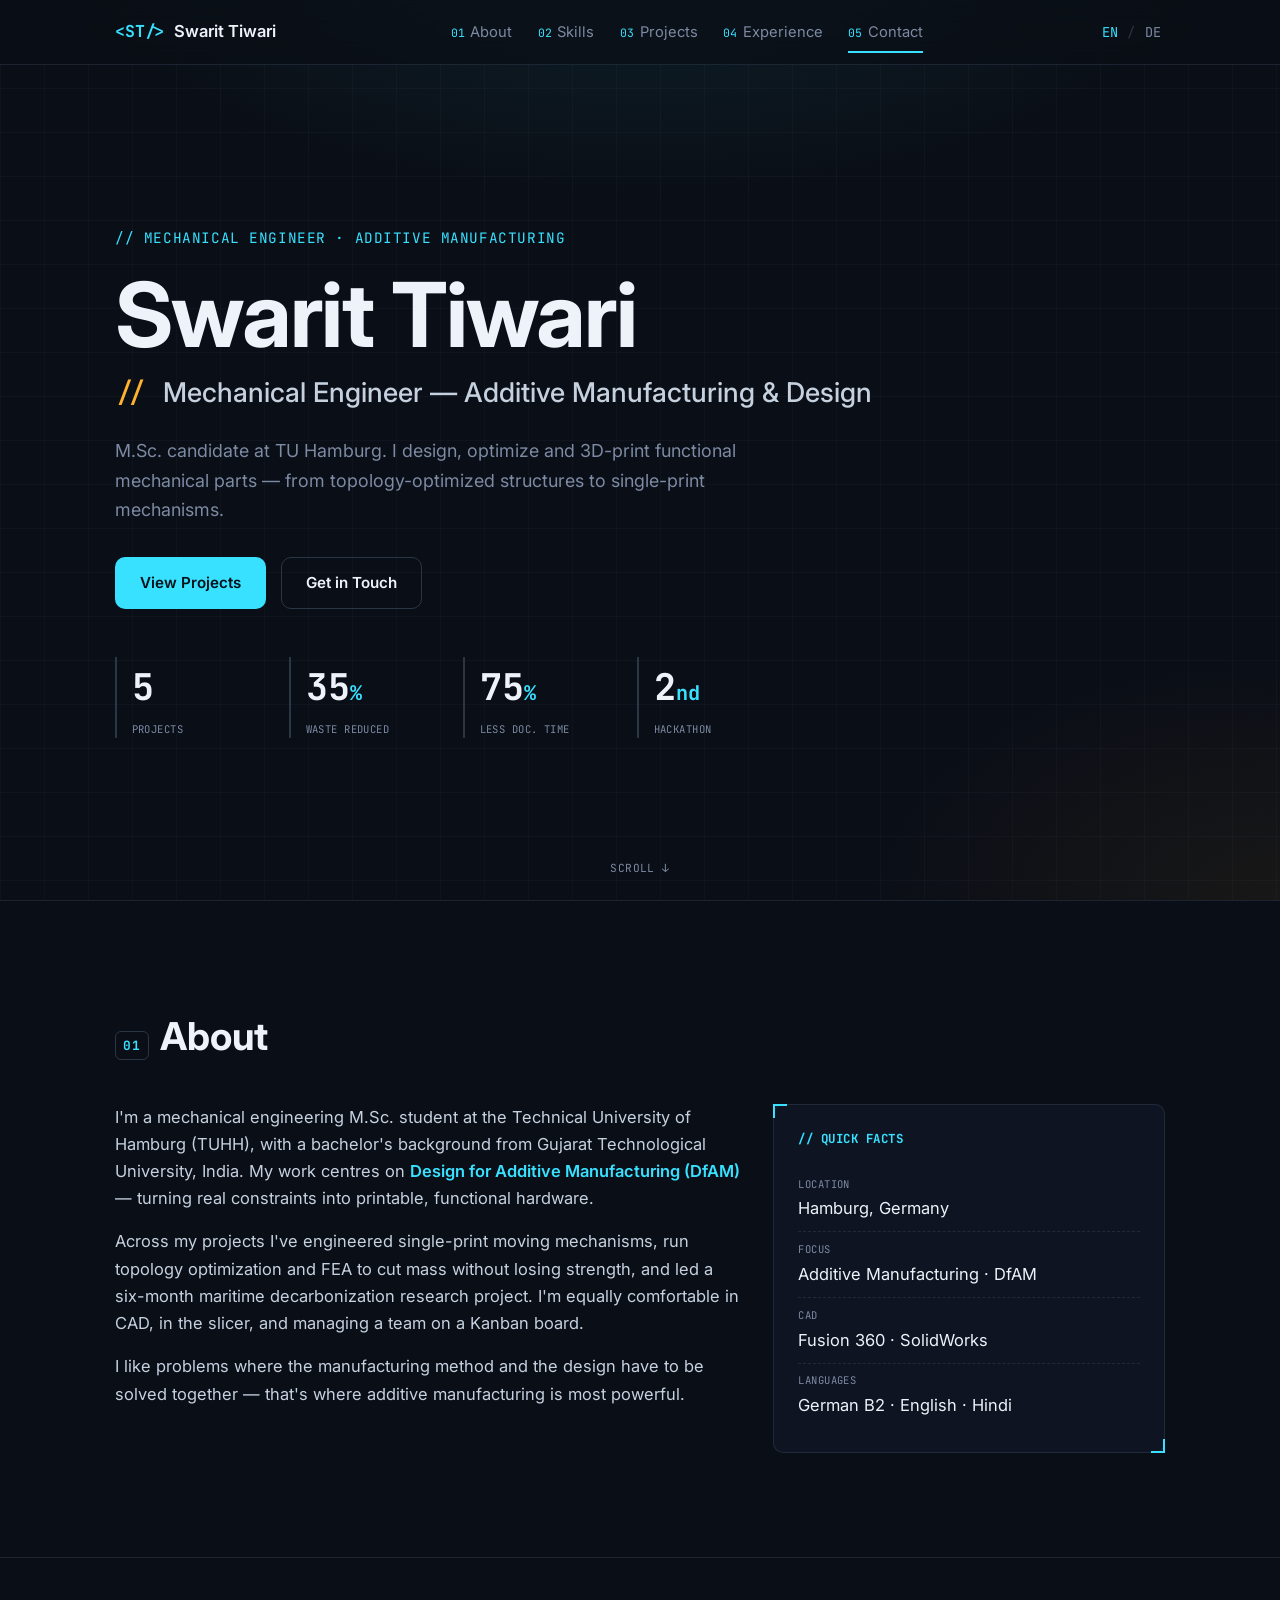
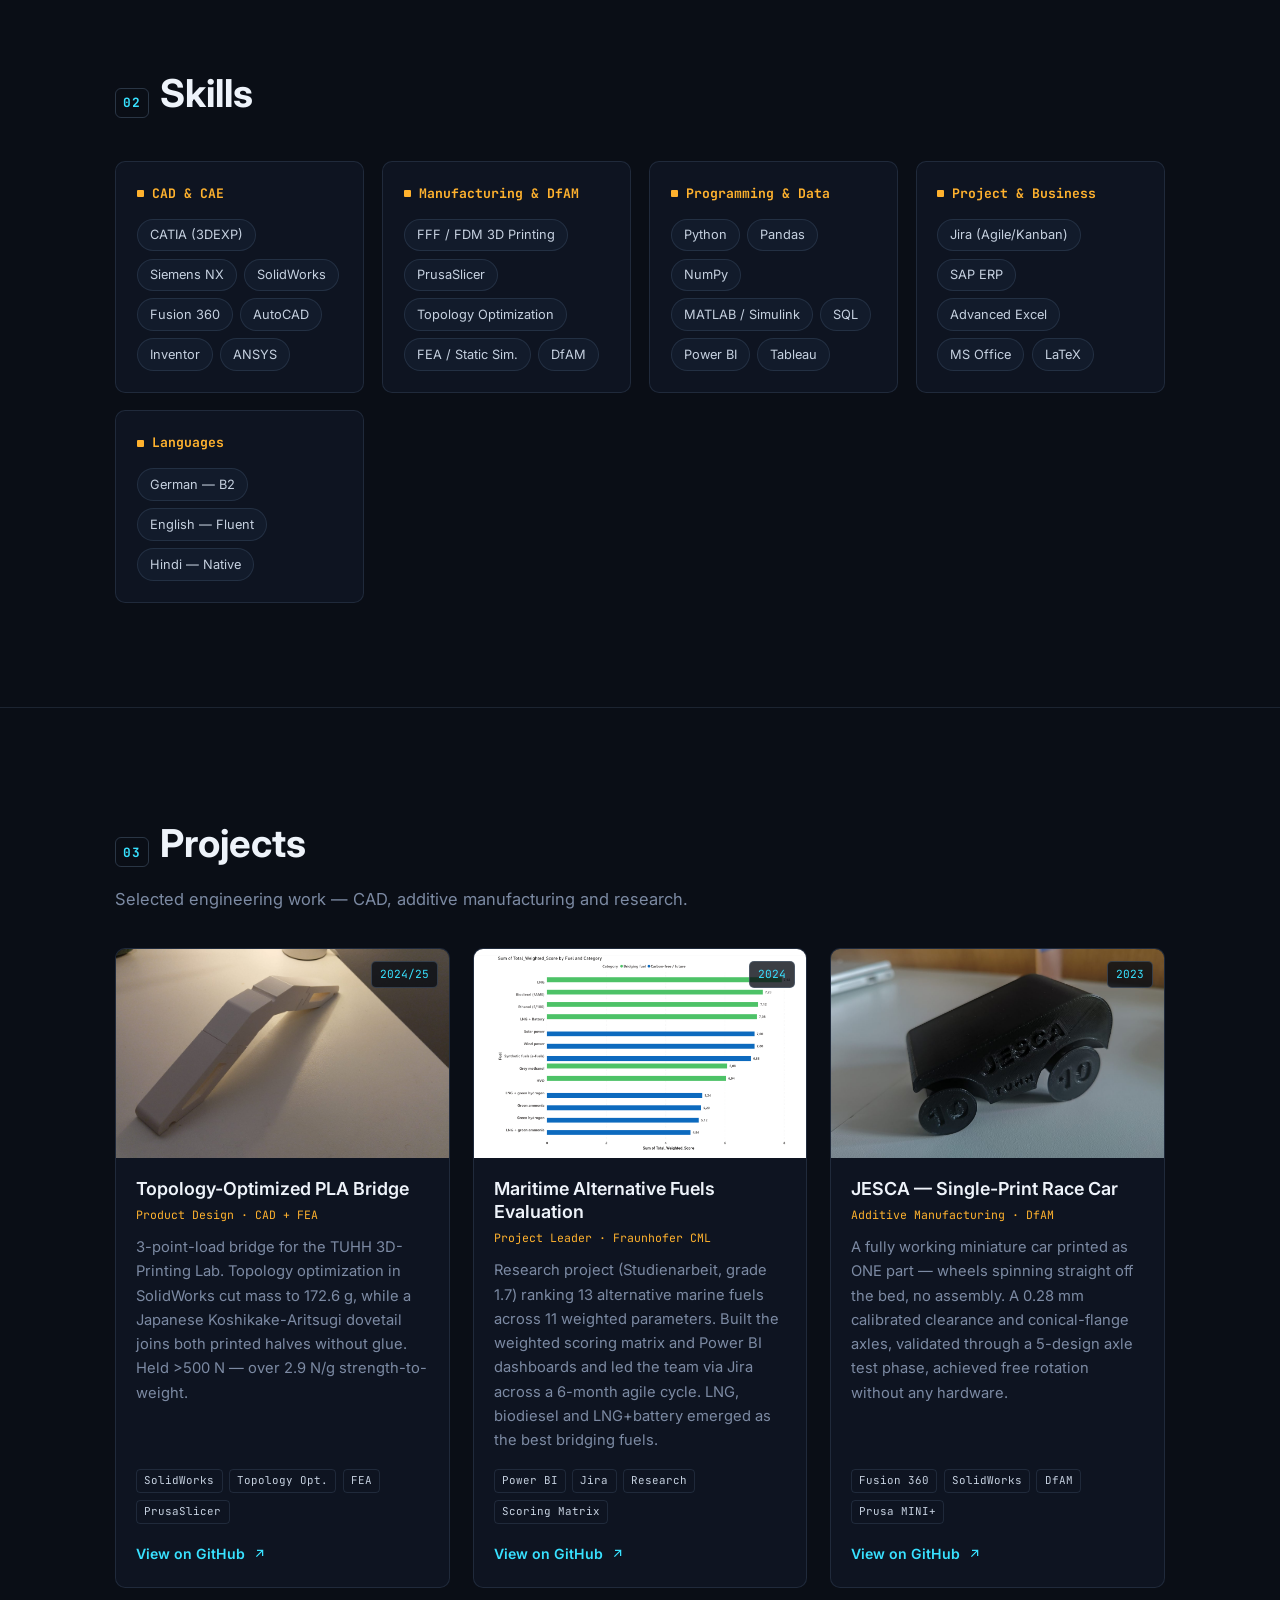
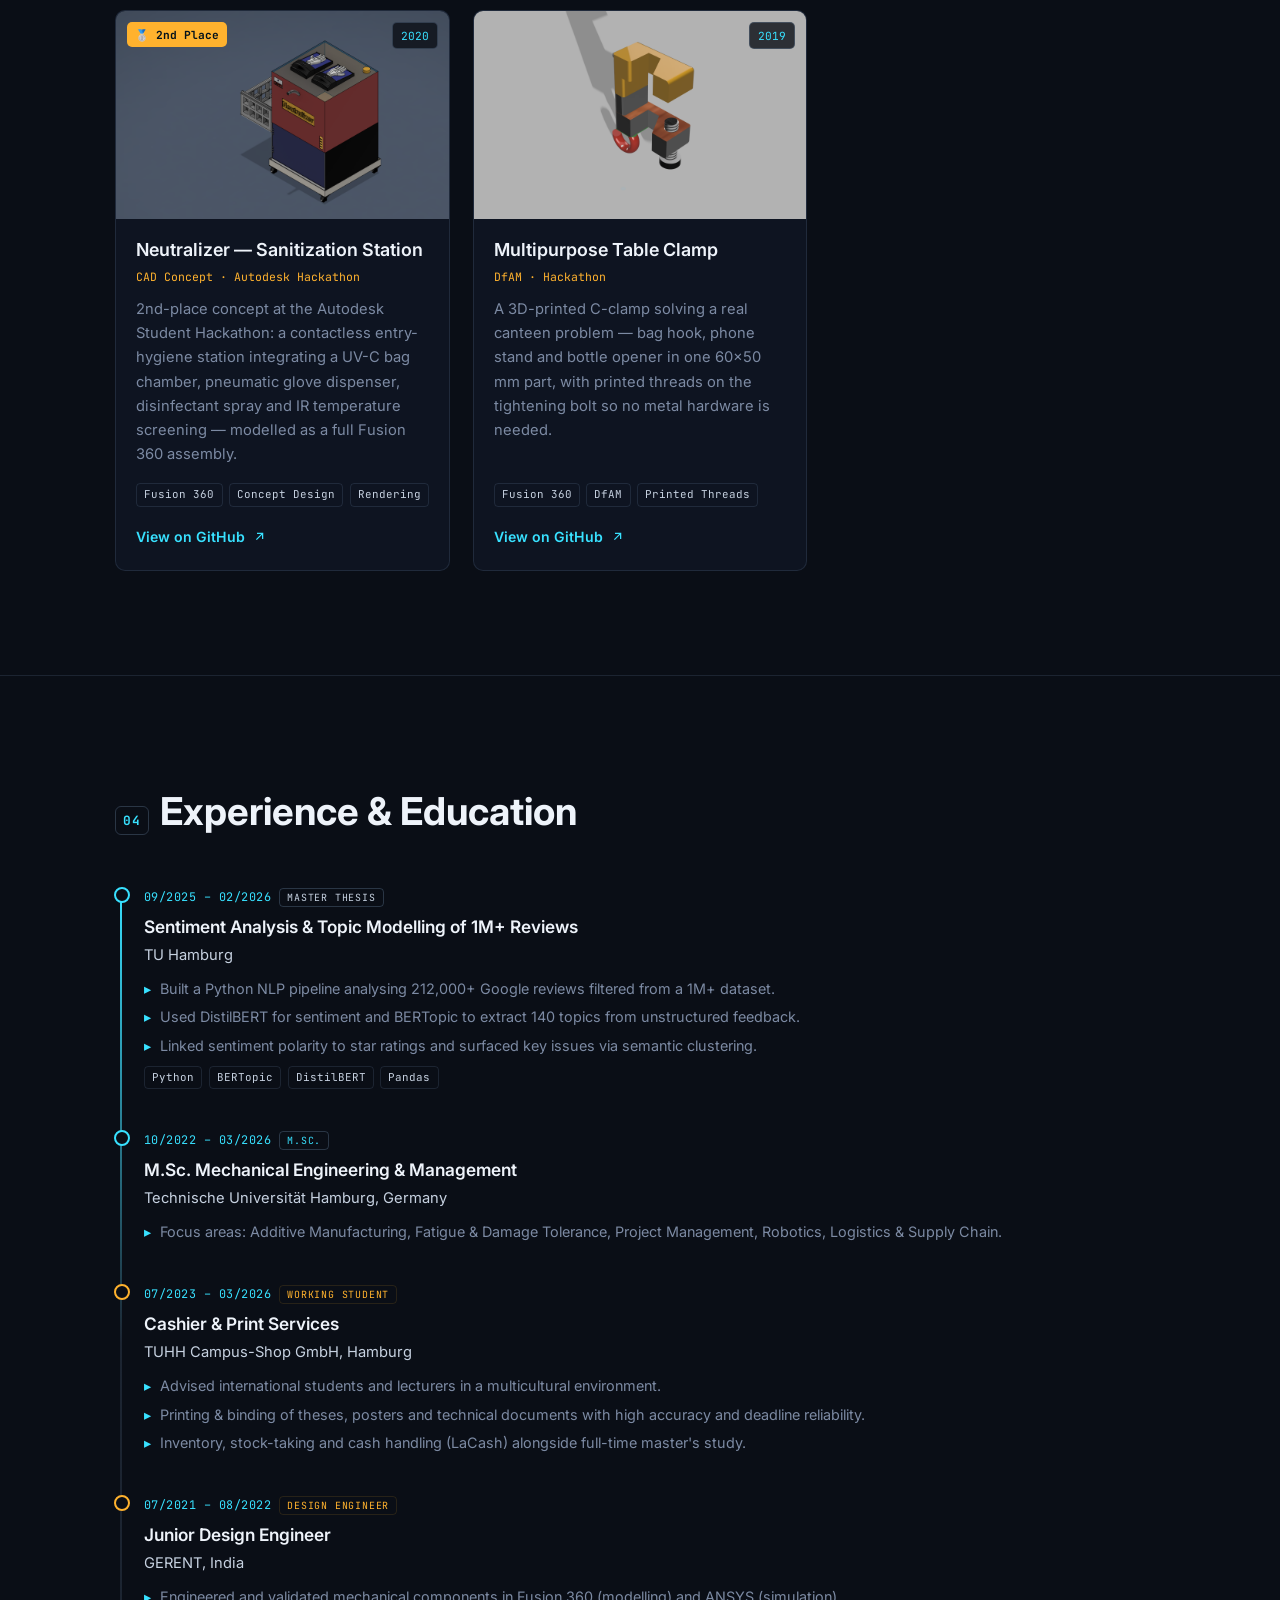
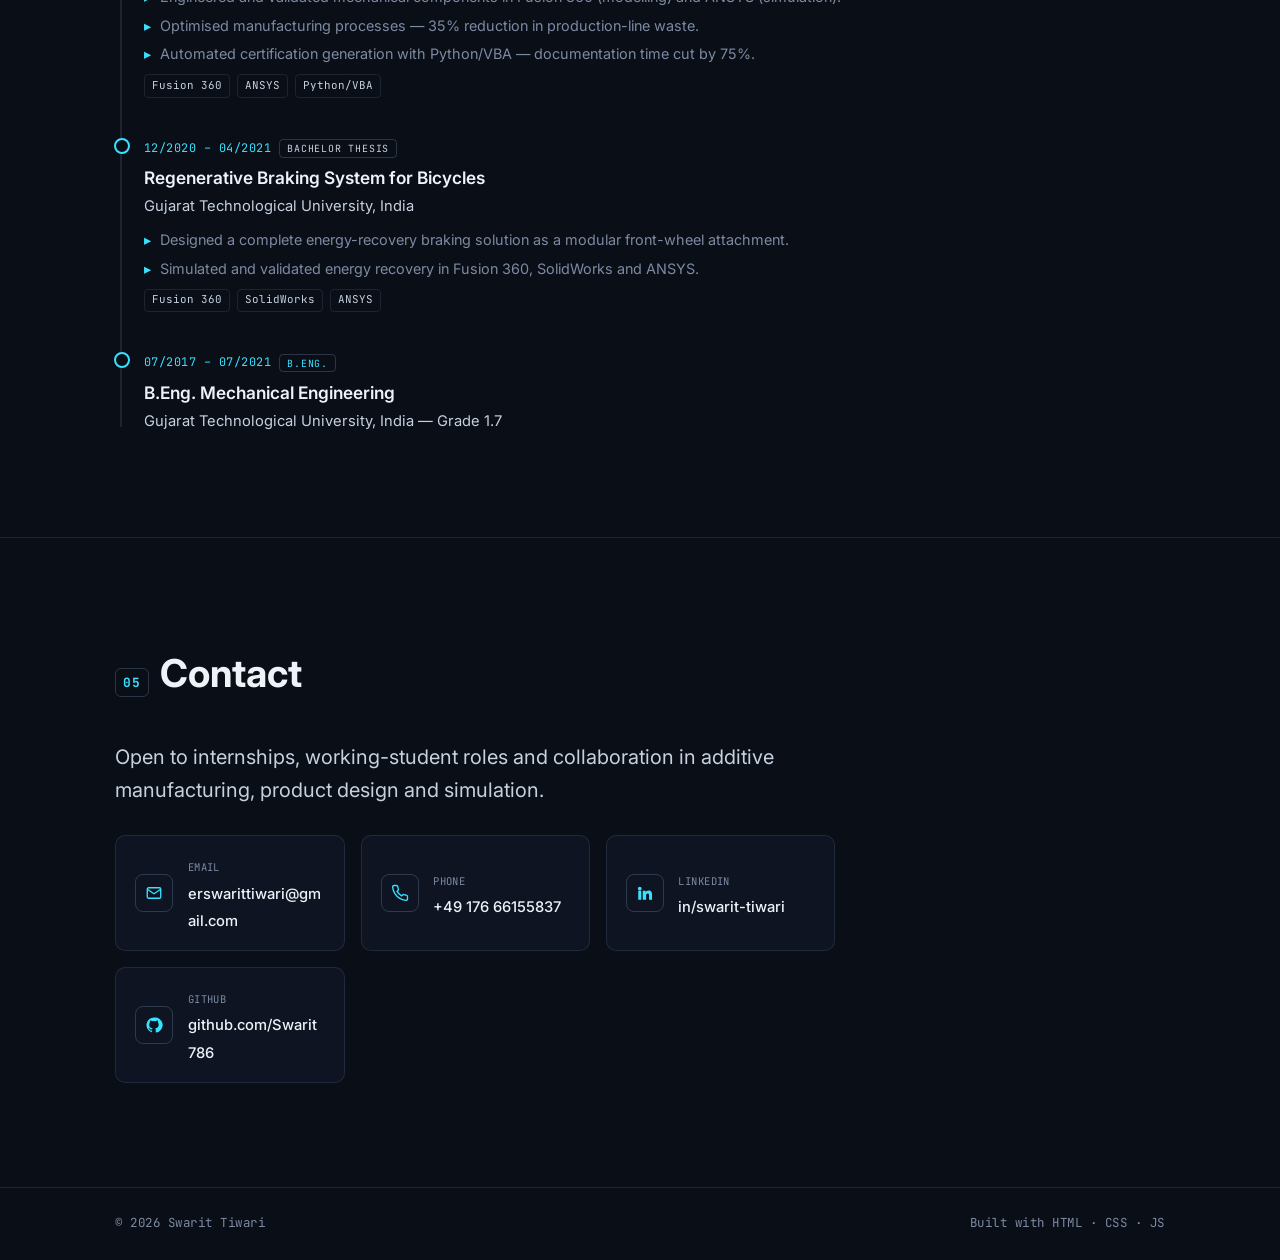
==== index.html @ 60f941c8 "Add files via upload" ====
<!DOCTYPE html>
<html lang="en">
<head>
  <meta charset="UTF-8" />
  <meta name="viewport" content="width=device-width, initial-scale=1.0" />
  <meta name="description" data-i18n="meta.description"
        content="Swarit Tiwari — Mechanical Engineer specialising in Additive Manufacturing, CAD, topology optimization and FEA. Portfolio and projects." />
  <meta name="author" content="Swarit Tiwari" />
  <meta property="og:title" content="Swarit Tiwari — Mechanical Engineer" />
  <meta property="og:description" content="Additive Manufacturing · CAD · Topology Optimization · FEA" />
  <meta property="og:type" content="website" />
  <title>Swarit Tiwari — Mechanical Engineer</title>

  <link rel="preconnect" href="https://fonts.googleapis.com" />
  <link rel="preconnect" href="https://fonts.gstatic.com" crossorigin />
  <link href="https://fonts.googleapis.com/css2?family=Inter:wght@400;500;600;700&family=JetBrains+Mono:wght@400;500;700&display=swap" rel="stylesheet" />
  <link rel="stylesheet" href="assets/css/styles.css" />
  <link rel="icon" href="data:image/svg+xml,%3Csvg xmlns='http://www.w3.org/2000/svg' viewBox='0 0 32 32'%3E%3Crect width='32' height='32' rx='6' fill='%230a0e16'/%3E%3Ctext x='16' y='22' font-family='monospace' font-size='16' fill='%2322d3ee' text-anchor='middle'%3EST%3C/text%3E%3C/svg%3E" />
</head>
<body>
  <!-- blueprint grid backdrop -->
  <div class="grid-bg" aria-hidden="true"></div>

  <!-- ============ NAV ============ -->
  <header class="nav" id="nav">
    <div class="nav__inner container">
      <a href="#top" class="brand" aria-label="Home">
        <span class="brand__mark">&lt;ST/&gt;</span>
        <span class="brand__name">Swarit Tiwari</span>
      </a>

      <nav class="nav__links" id="navLinks" aria-label="Primary">
        <a href="#about"><span class="nav__num">01</span> <span data-i18n="nav.about">About</span></a>
        <a href="#skills"><span class="nav__num">02</span> <span data-i18n="nav.skills">Skills</span></a>
        <a href="#projects"><span class="nav__num">03</span> <span data-i18n="nav.projects">Projects</span></a>
        <a href="#experience"><span class="nav__num">04</span> <span data-i18n="nav.experience">Experience</span></a>
        <a href="#contact"><span class="nav__num">05</span> <span data-i18n="nav.contact">Contact</span></a>
      </nav>

      <div class="nav__actions">
        <div class="lang" role="group" aria-label="Language switch">
          <button class="lang__btn is-active" data-lang="en" type="button">EN</button>
          <span class="lang__sep">/</span>
          <button class="lang__btn" data-lang="de" type="button">DE</button>
        </div>
        <button class="hamburger" id="hamburger" aria-label="Menu" aria-expanded="false" type="button">
          <span></span><span></span><span></span>
        </button>
      </div>
    </div>
  </header>

  <main id="top">
    <!-- ============ HERO ============ -->
    <section class="hero">
      <div class="container hero__inner">
        <p class="mono tag-line" data-i18n="hero.kicker">// MECHANICAL ENGINEER · ADDITIVE MANUFACTURING</p>
        <h1 class="hero__name">Swarit&nbsp;Tiwari</h1>
        <h2 class="hero__role" data-i18n="hero.role">Mechanical Engineer — Additive Manufacturing &amp; Design</h2>
        <p class="hero__lead" data-i18n="hero.lead">
          M.Sc. candidate at TU Hamburg. I design, optimize and 3D-print functional
          mechanical parts — from topology-optimized structures to single-print mechanisms.
        </p>
        <div class="hero__cta">
          <a class="btn btn--primary" href="#projects" data-i18n="hero.cta1">View Projects</a>
          <a class="btn btn--ghost" href="#contact" data-i18n="hero.cta2">Get in Touch</a>
        </div>

        <ul class="hero__stats">
          <li><span class="stat__num">5</span><span class="stat__label mono" data-i18n="hero.stat1">PROJECTS</span></li>
          <li><span class="stat__num">35<small>%</small></span><span class="stat__label mono" data-i18n="hero.stat2">WASTE REDUCED</span></li>
          <li><span class="stat__num">75<small>%</small></span><span class="stat__label mono" data-i18n="hero.stat3">LESS DOC. TIME</span></li>
          <li><span class="stat__num">2<small>nd</small></span><span class="stat__label mono" data-i18n="hero.stat4">HACKATHON</span></li>
        </ul>
      </div>
      <div class="scroll-hint mono" aria-hidden="true">SCROLL ↓</div>
    </section>

    <!-- ============ ABOUT ============ -->
    <section id="about" class="section reveal">
      <div class="container">
        <h2 class="section__title"><span class="section__num mono">01</span> <span data-i18n="about.title">About</span></h2>
        <div class="about">
          <div class="about__body">
            <p data-i18n="about.p1">
              I'm a mechanical engineering M.Sc. student at the Technical University of Hamburg (TUHH),
              with a bachelor's background from Gujarat Technological University, India. My work centres on
              <strong>Design for Additive Manufacturing (DfAM)</strong> — turning real constraints into
              printable, functional hardware.
            </p>
            <p data-i18n="about.p2">
              Across my projects I've engineered single-print moving mechanisms, run topology optimization
              and FEA to cut mass without losing strength, and led a six-month maritime decarbonization
              research project. I'm equally comfortable in CAD, in the slicer, and managing a team on a
              Kanban board.
            </p>
            <p data-i18n="about.p3">
              I like problems where the manufacturing method and the design have to be solved together —
              that's where additive manufacturing is most powerful.
            </p>
          </div>
          <aside class="about__panel">
            <h3 class="mono panel__title" data-i18n="about.facts">// QUICK FACTS</h3>
            <dl class="facts">
              <div><dt class="mono" data-i18n="about.f_location">LOCATION</dt><dd data-i18n="about.f_location_v">Hamburg, Germany</dd></div>
              <div><dt class="mono" data-i18n="about.f_focus">FOCUS</dt><dd data-i18n="about.f_focus_v">Additive Manufacturing · DfAM</dd></div>
              <div><dt class="mono" data-i18n="about.f_cad">CAD</dt><dd>Fusion 360 · SolidWorks</dd></div>
              <div><dt class="mono" data-i18n="about.f_lang">LANGUAGES</dt><dd data-i18n="about.f_lang_v">English · German · Hindi</dd></div>
            </dl>
          </aside>
        </div>
      </div>
    </section>

    <!-- ============ SKILLS ============ -->
    <section id="skills" class="section reveal">
      <div class="container">
        <h2 class="section__title"><span class="section__num mono">02</span> <span data-i18n="skills.title">Skills</span></h2>
        <div class="skills" id="skillsGrid"><!-- rendered by JS --></div>
      </div>
    </section>

    <!-- ============ PROJECTS ============ -->
    <section id="projects" class="section reveal">
      <div class="container">
        <h2 class="section__title"><span class="section__num mono">03</span> <span data-i18n="projects.title">Projects</span></h2>
        <p class="section__lead" data-i18n="projects.lead">Selected engineering work — CAD, additive manufacturing and research.</p>
        <div class="projects" id="projectsGrid"><!-- rendered by JS --></div>
      </div>
    </section>

    <!-- ============ EXPERIENCE / EDUCATION ============ -->
    <section id="experience" class="section reveal">
      <div class="container">
        <h2 class="section__title"><span class="section__num mono">04</span> <span data-i18n="experience.title">Experience &amp; Education</span></h2>
        <div class="timeline" id="timeline"><!-- rendered by JS --></div>
      </div>
    </section>

    <!-- ============ CONTACT ============ -->
    <section id="contact" class="section reveal">
      <div class="container">
        <h2 class="section__title"><span class="section__num mono">05</span> <span data-i18n="contact.title">Contact</span></h2>
        <div class="contact">
          <p class="contact__lead" data-i18n="contact.lead">
            Open to internships, working-student roles and collaboration in additive manufacturing,
            product design and simulation.
          </p>
          <div class="contact__links" id="contactLinks"><!-- rendered by JS --></div>
        </div>
      </div>
    </section>
  </main>

  <footer class="footer">
    <div class="container footer__inner">
      <span class="mono">© <span id="year"></span> Swarit Tiwari</span>
      <span class="mono footer__built" data-i18n="footer.built">Built with HTML · CSS · JS</span>
    </div>
  </footer>

  <script src="assets/js/i18n.js"></script>
  <script src="assets/js/main.js"></script>
</body>
</html>
---- assets/css/styles.css ----
/* ============================================================
   Swarit Tiwari — Portfolio · "Technical Blueprint" theme
   ============================================================ */

:root {
  --bg:        #0a0e16;
  --surface:   #0e1421;
  --surface-2: #121b2b;
  --border:    rgba(125, 158, 192, 0.16);
  --border-2:  rgba(125, 158, 192, 0.28);
  --text:      #c6d1e0;
  --muted:     #7c8aa3;
  --heading:   #eef3fa;
  --cyan:      #38e1ff;
  --cyan-dim:  rgba(56, 225, 255, 0.12);
  --amber:     #ffb22e;
  --amber-dim: rgba(255, 178, 46, 0.12);

  --mono: "JetBrains Mono", ui-monospace, "SFMono-Regular", Menlo, Consolas, monospace;
  --sans: "Inter", system-ui, -apple-system, "Segoe UI", Roboto, sans-serif;

  --maxw: 1120px;
  --r: 10px;
  --gap: clamp(1rem, 3vw, 2rem);
}

* { box-sizing: border-box; margin: 0; padding: 0; }

html { scroll-behavior: smooth; scroll-padding-top: 90px; }

body {
  font-family: var(--sans);
  background: var(--bg);
  color: var(--text);
  line-height: 1.65;
  font-size: clamp(15px, 1.6vw, 16.5px);
  -webkit-font-smoothing: antialiased;
  overflow-x: hidden;
}

.mono { font-family: var(--mono); letter-spacing: 0.04em; }

a { color: inherit; text-decoration: none; }
img { max-width: 100%; display: block; }

.container { width: 100%; max-width: var(--maxw); margin-inline: auto; padding-inline: clamp(1.1rem, 4vw, 2.2rem); }

/* ---------- blueprint grid backdrop ---------- */
.grid-bg {
  position: fixed; inset: 0; z-index: -2; pointer-events: none;
  background-color: var(--bg);
  background-image:
    linear-gradient(rgba(125,158,192,0.045) 1px, transparent 1px),
    linear-gradient(90deg, rgba(125,158,192,0.045) 1px, transparent 1px);
  background-size: 44px 44px;
}
.grid-bg::after {
  content: ""; position: absolute; inset: 0;
  background:
    radial-gradient(ellipse 80% 55% at 50% -10%, rgba(56,225,255,0.10), transparent 60%),
    radial-gradient(ellipse 60% 50% at 100% 100%, rgba(255,178,46,0.06), transparent 55%);
}

/* ============ NAV ============ */
.nav {
  position: fixed; top: 0; left: 0; right: 0; z-index: 50;
  background: rgba(10, 14, 22, 0.72);
  backdrop-filter: blur(12px);
  border-bottom: 1px solid var(--border);
  transition: box-shadow .3s, background .3s;
}
.nav.is-scrolled { box-shadow: 0 8px 30px rgba(0,0,0,.4); background: rgba(10,14,22,.9); }
.nav__inner { display: flex; align-items: center; justify-content: space-between; height: 64px; gap: 1rem; }

.brand { display: flex; align-items: center; gap: .55rem; font-weight: 600; }
.brand__mark { font-family: var(--mono); color: var(--cyan); font-weight: 700; }
.brand__name { color: var(--heading); }

.nav__links { display: flex; gap: clamp(.6rem, 2vw, 1.6rem); }
.nav__links a {
  font-size: .92rem; color: var(--muted); display: inline-flex; align-items: baseline; gap: .35rem;
  padding: .4rem 0; position: relative; transition: color .2s;
}
.nav__links a:hover { color: var(--heading); }
.nav__num { font-family: var(--mono); font-size: .72rem; color: var(--cyan); }
.nav__links a::after {
  content: ""; position: absolute; left: 0; bottom: -2px; height: 2px; width: 0;
  background: var(--cyan); transition: width .25s;
}
.nav__links a:hover::after, .nav__links a.is-current::after { width: 100%; }

.nav__actions { display: flex; align-items: center; gap: 1rem; }
.lang { display: flex; align-items: center; gap: .35rem; font-family: var(--mono); font-size: .85rem; }
.lang__btn {
  background: none; border: none; color: var(--muted); cursor: pointer; font: inherit;
  padding: .15rem .25rem; transition: color .2s;
}
.lang__btn:hover { color: var(--text); }
.lang__btn.is-active { color: var(--cyan); }
.lang__sep { color: var(--border-2); }

.hamburger { display: none; flex-direction: column; gap: 5px; background: none; border: none; cursor: pointer; padding: 6px; }
.hamburger span { width: 24px; height: 2px; background: var(--heading); transition: .3s; }
.hamburger.is-open span:nth-child(1) { transform: translateY(7px) rotate(45deg); }
.hamburger.is-open span:nth-child(2) { opacity: 0; }
.hamburger.is-open span:nth-child(3) { transform: translateY(-7px) rotate(-45deg); }

/* ============ HERO ============ */
.hero { position: relative; min-height: 100svh; display: flex; align-items: center; padding-top: 64px; }
.hero__inner { padding-block: clamp(2rem, 8vh, 6rem); }
.tag-line { color: var(--cyan); font-size: clamp(.75rem, 2vw, .9rem); margin-bottom: 1.2rem; }
.hero__name {
  font-size: clamp(2.6rem, 9vw, 5.6rem); line-height: 1.02; color: var(--heading);
  font-weight: 700; letter-spacing: -0.02em;
}
.hero__role { font-size: clamp(1.05rem, 3vw, 1.7rem); color: var(--text); font-weight: 500; margin-top: .6rem; }
.hero__role::before { content: "// "; color: var(--amber); font-family: var(--mono); }
.hero__lead { max-width: 60ch; color: var(--muted); margin-top: 1.3rem; font-size: clamp(1rem, 2.2vw, 1.12rem); }

.hero__cta { display: flex; flex-wrap: wrap; gap: .9rem; margin-top: 2rem; }
.btn {
  display: inline-flex; align-items: center; gap: .5rem; font-weight: 600; font-size: .95rem;
  padding: .78rem 1.5rem; border-radius: var(--r); border: 1px solid transparent; cursor: pointer;
  transition: transform .18s, box-shadow .25s, background .2s, border-color .2s; font-family: var(--sans);
}
.btn--primary { background: var(--cyan); color: #04121b; box-shadow: 0 0 0 rgba(56,225,255,0); }
.btn--primary:hover { transform: translateY(-2px); box-shadow: 0 10px 30px rgba(56,225,255,.28); }
.btn--ghost { border-color: var(--border-2); color: var(--heading); }
.btn--ghost:hover { border-color: var(--cyan); color: var(--cyan); transform: translateY(-2px); }

.hero__stats {
  list-style: none; display: grid; grid-template-columns: repeat(4, minmax(0,1fr));
  gap: 1rem; margin-top: 3rem; max-width: 680px;
}
.hero__stats li { border-left: 2px solid var(--border-2); padding-left: .9rem; }
.stat__num { display: block; font-size: clamp(1.5rem, 4vw, 2.3rem); font-weight: 700; color: var(--heading); font-family: var(--mono); }
.stat__num small { font-size: .55em; color: var(--cyan); }
.stat__label { display: block; font-size: .66rem; color: var(--muted); margin-top: .2rem; }

.scroll-hint {
  position: absolute; bottom: 1.4rem; left: 50%; transform: translateX(-50%);
  font-size: .7rem; color: var(--muted); animation: bob 2s ease-in-out infinite;
}
@keyframes bob { 0%,100% { transform: translate(-50%, 0); } 50% { transform: translate(-50%, 6px); } }

/* ============ SECTIONS ============ */
.section { padding-block: clamp(3.5rem, 9vw, 6.5rem); border-top: 1px solid var(--border); }
.section__title { font-size: clamp(1.6rem, 5vw, 2.4rem); color: var(--heading); font-weight: 700; display: flex; align-items: baseline; gap: .7rem; }
.section__num { font-size: .8rem; color: var(--cyan); border: 1px solid var(--border-2); border-radius: 6px; padding: .2rem .45rem; }
.section__lead { color: var(--muted); margin-top: .7rem; max-width: 65ch; }

/* ---------- About ---------- */
.about { display: grid; grid-template-columns: 1.6fr 1fr; gap: var(--gap); margin-top: 2.2rem; }
.about__body p + p { margin-top: 1rem; }
.about__body strong { color: var(--cyan); font-weight: 600; }
.about__panel { position: relative; background: var(--surface); border: 1px solid var(--border); border-radius: var(--r); padding: 1.5rem; }
.about__panel::before, .about__panel::after { content: ""; position: absolute; width: 12px; height: 12px; border: 2px solid var(--cyan); }
.about__panel::before { top: -1px; left: -1px; border-right: 0; border-bottom: 0; }
.about__panel::after { bottom: -1px; right: -1px; border-left: 0; border-top: 0; }
.panel__title { color: var(--cyan); font-size: .78rem; margin-bottom: 1.1rem; }
.facts > div { padding-block: .55rem; border-bottom: 1px dashed var(--border); }
.facts > div:last-child { border-bottom: 0; }
.facts dt { font-size: .66rem; color: var(--muted); }
.facts dd { color: var(--heading); margin-top: .15rem; }

/* ---------- Skills ---------- */
.skills { display: grid; grid-template-columns: repeat(auto-fit, minmax(240px, 1fr)); gap: 1.1rem; margin-top: 2.2rem; }
.skill-card { background: var(--surface); border: 1px solid var(--border); border-radius: var(--r); padding: 1.3rem; transition: border-color .25s, transform .2s; }
.skill-card:hover { border-color: var(--border-2); transform: translateY(-3px); }
.skill-card h3 { font-family: var(--mono); font-size: .82rem; color: var(--amber); margin-bottom: .9rem; display: flex; align-items: center; gap: .5rem; }
.skill-card h3::before { content: ""; width: 7px; height: 7px; background: var(--amber); border-radius: 1px; }
.chips { display: flex; flex-wrap: wrap; gap: .45rem; }
.chip { font-size: .8rem; color: var(--text); background: var(--surface-2); border: 1px solid var(--border); border-radius: 100px; padding: .3rem .75rem; transition: color .2s, border-color .2s; }
.chip:hover { color: var(--cyan); border-color: var(--cyan); }

/* ---------- Projects ---------- */
.projects { display: grid; grid-template-columns: repeat(auto-fill, minmax(320px, 1fr)); gap: 1.4rem; margin-top: 2.2rem; }
.card {
  display: flex; flex-direction: column; background: var(--surface); border: 1px solid var(--border);
  border-radius: var(--r); overflow: hidden; transition: transform .22s, border-color .25s, box-shadow .25s;
}
.card:hover { transform: translateY(-5px); border-color: var(--cyan); box-shadow: 0 16px 40px rgba(0,0,0,.45); }
.card__media { position: relative; aspect-ratio: 16 / 10; overflow: hidden; background: var(--surface-2); }
.card__media img { width: 100%; height: 100%; object-fit: cover; transition: transform .5s, opacity .4s; }
.card:hover .card__media img { transform: scale(1.06); }
.card__year { position: absolute; top: .7rem; right: .7rem; font-family: var(--mono); font-size: .7rem; color: var(--cyan); background: rgba(10,14,22,.8); border: 1px solid var(--border-2); border-radius: 5px; padding: .2rem .5rem; }
.card__badge { position: absolute; top: .7rem; left: .7rem; font-family: var(--mono); font-size: .7rem; color: #04121b; background: var(--amber); border-radius: 5px; padding: .2rem .5rem; font-weight: 700; }
.card__body { padding: 1.2rem 1.25rem 1.35rem; display: flex; flex-direction: column; flex: 1; }
.card__title { color: var(--heading); font-size: 1.12rem; font-weight: 600; line-height: 1.3; }
.card__role { font-family: var(--mono); font-size: .72rem; color: var(--amber); margin-top: .3rem; }
.card__desc { color: var(--muted); font-size: .92rem; margin-top: .7rem; flex: 1; }
.card__tags { display: flex; flex-wrap: wrap; gap: .4rem; margin-top: 1rem; }
.card__tags span { font-family: var(--mono); font-size: .68rem; color: var(--text); border: 1px solid var(--border); border-radius: 4px; padding: .15rem .45rem; }
.card__link { margin-top: 1.1rem; display: inline-flex; align-items: center; gap: .45rem; color: var(--cyan); font-weight: 600; font-size: .88rem; }
.card__link svg { transition: transform .2s; }
.card__link:hover svg { transform: translate(3px, -3px); }

/* ---------- Timeline ---------- */
.timeline { margin-top: 2.4rem; position: relative; padding-left: 1.8rem; }
.timeline::before { content: ""; position: absolute; left: 5px; top: 6px; bottom: 6px; width: 2px; background: linear-gradient(var(--cyan), var(--border) 40%); }
.tl-item { position: relative; padding-bottom: 2.2rem; }
.tl-item:last-child { padding-bottom: 0; }
.tl-item::before { content: ""; position: absolute; left: -1.8rem; top: 5px; width: 12px; height: 12px; border-radius: 50%; background: var(--bg); border: 2px solid var(--cyan); transform: translateX(-1px); }
.tl-item[data-type="work"]::before { border-color: var(--amber); }
.tl-period { font-family: var(--mono); font-size: .74rem; color: var(--cyan); }
.tl-badge { font-family: var(--mono); font-size: .62rem; text-transform: uppercase; letter-spacing: .08em; padding: .12rem .45rem; border-radius: 4px; margin-left: .5rem; border: 1px solid var(--border-2); color: var(--muted); }
.tl-badge[data-k="work"] { color: var(--amber); border-color: var(--amber-dim); }
.tl-badge[data-k="education"] { color: var(--cyan); }
.tl-badge[data-k="thesis"] { color: var(--text); }
.tl-title { color: var(--heading); font-size: 1.08rem; font-weight: 600; margin-top: .25rem; }
.tl-org { color: var(--text); font-size: .92rem; margin-top: .1rem; }
.tl-org em { color: var(--muted); font-style: normal; }
.tl-points { list-style: none; margin-top: .6rem; display: flex; flex-direction: column; gap: .3rem; }
.tl-points li { color: var(--muted); font-size: .9rem; padding-left: 1rem; position: relative; }
.tl-points li::before { content: "▸"; position: absolute; left: 0; color: var(--cyan); }
.tl-meta { margin-top: .5rem; display: flex; flex-wrap: wrap; gap: .4rem; }
.tl-meta span { font-family: var(--mono); font-size: .68rem; color: var(--text); border: 1px solid var(--border); border-radius: 4px; padding: .12rem .45rem; }

/* ---------- Contact ---------- */
.contact { margin-top: 2.2rem; max-width: 720px; }
.contact__lead { color: var(--text); font-size: clamp(1.05rem, 2.4vw, 1.25rem); }
.contact__links { display: grid; grid-template-columns: repeat(auto-fit, minmax(220px,1fr)); gap: 1rem; margin-top: 1.8rem; }
.contact-card { display: flex; align-items: center; gap: .9rem; background: var(--surface); border: 1px solid var(--border); border-radius: var(--r); padding: 1rem 1.2rem; transition: border-color .25s, transform .2s; }
.contact-card:hover { border-color: var(--cyan); transform: translateY(-3px); }
.contact-card .ic { width: 38px; height: 38px; flex: none; display: grid; place-items: center; border: 1px solid var(--border-2); border-radius: 8px; color: var(--cyan); }
.contact-card .ck { font-family: var(--mono); font-size: .66rem; color: var(--muted); }
.contact-card .cv { color: var(--heading); font-weight: 500; font-size: .92rem; word-break: break-all; }

/* ---------- Footer ---------- */
.footer { border-top: 1px solid var(--border); padding-block: 1.6rem; }
.footer__inner { display: flex; justify-content: space-between; align-items: center; gap: 1rem; flex-wrap: wrap; }
.footer span { font-size: .78rem; color: var(--muted); }

/* ---------- Reveal animation ---------- */
.reveal { opacity: 0; transform: translateY(28px); transition: opacity .7s ease, transform .7s ease; }
.reveal.in-view { opacity: 1; transform: none; }
@media (prefers-reduced-motion: reduce) {
  .reveal { opacity: 1; transform: none; transition: none; }
  html { scroll-behavior: auto; }
  .scroll-hint { animation: none; }
}

/* ============ RESPONSIVE ============ */
@media (max-width: 860px) {
  .hamburger { display: flex; }
  .nav__links {
    position: fixed; inset: 64px 0 auto 0; flex-direction: column; gap: 0;
    background: rgba(12,18,28,.98); backdrop-filter: blur(14px);
    border-bottom: 1px solid var(--border); padding: .5rem 0;
    clip-path: inset(0 0 100% 0); transition: clip-path .3s ease;
  }
  .nav__links.is-open { clip-path: inset(0 0 0 0); }
  .nav__links a { padding: .95rem clamp(1.1rem,4vw,2.2rem); font-size: 1rem; border-bottom: 1px solid var(--border); }
  .nav__links a::after { display: none; }
  .about { grid-template-columns: 1fr; }
  .hero__stats { grid-template-columns: repeat(2, 1fr); gap: 1.2rem 1rem; }
}
@media (max-width: 480px) {
  .projects { grid-template-columns: 1fr; }
  .footer__inner { flex-direction: column; align-items: flex-start; }
  .brand__name { display: none; }
}
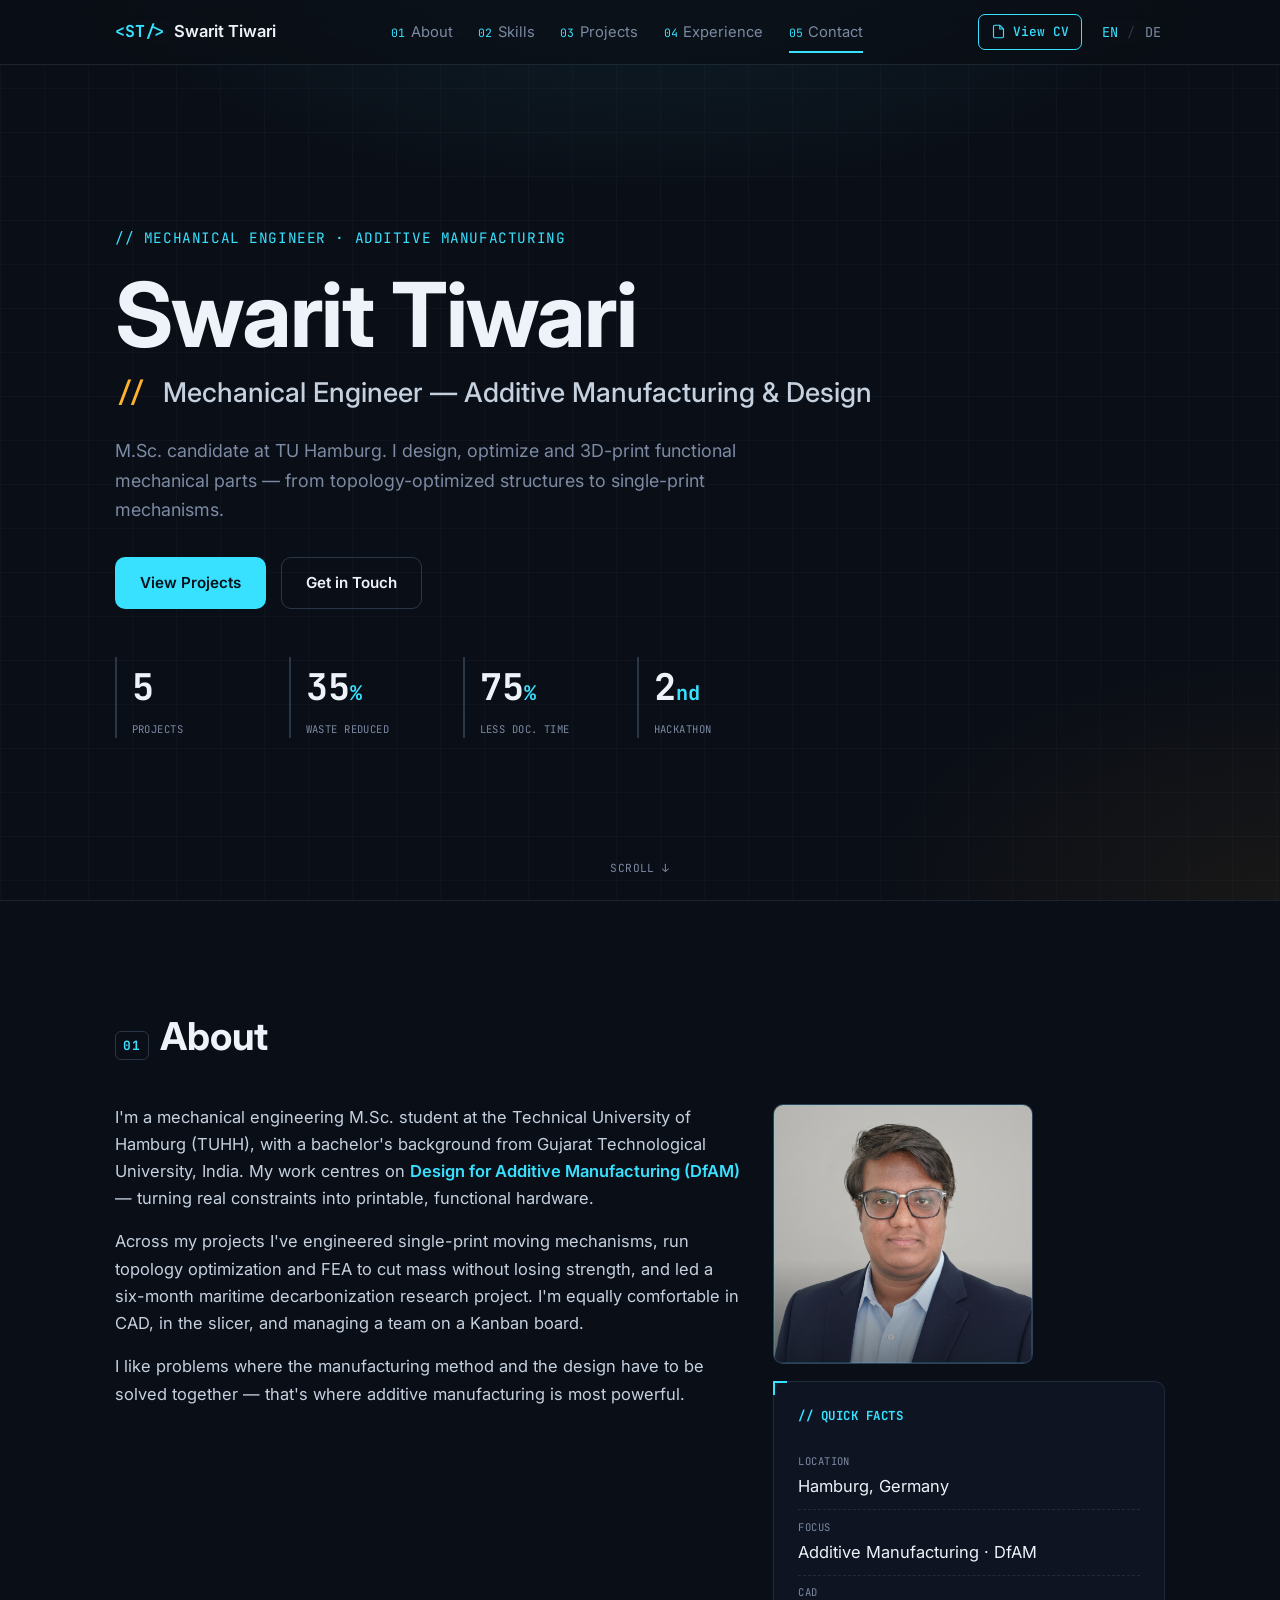
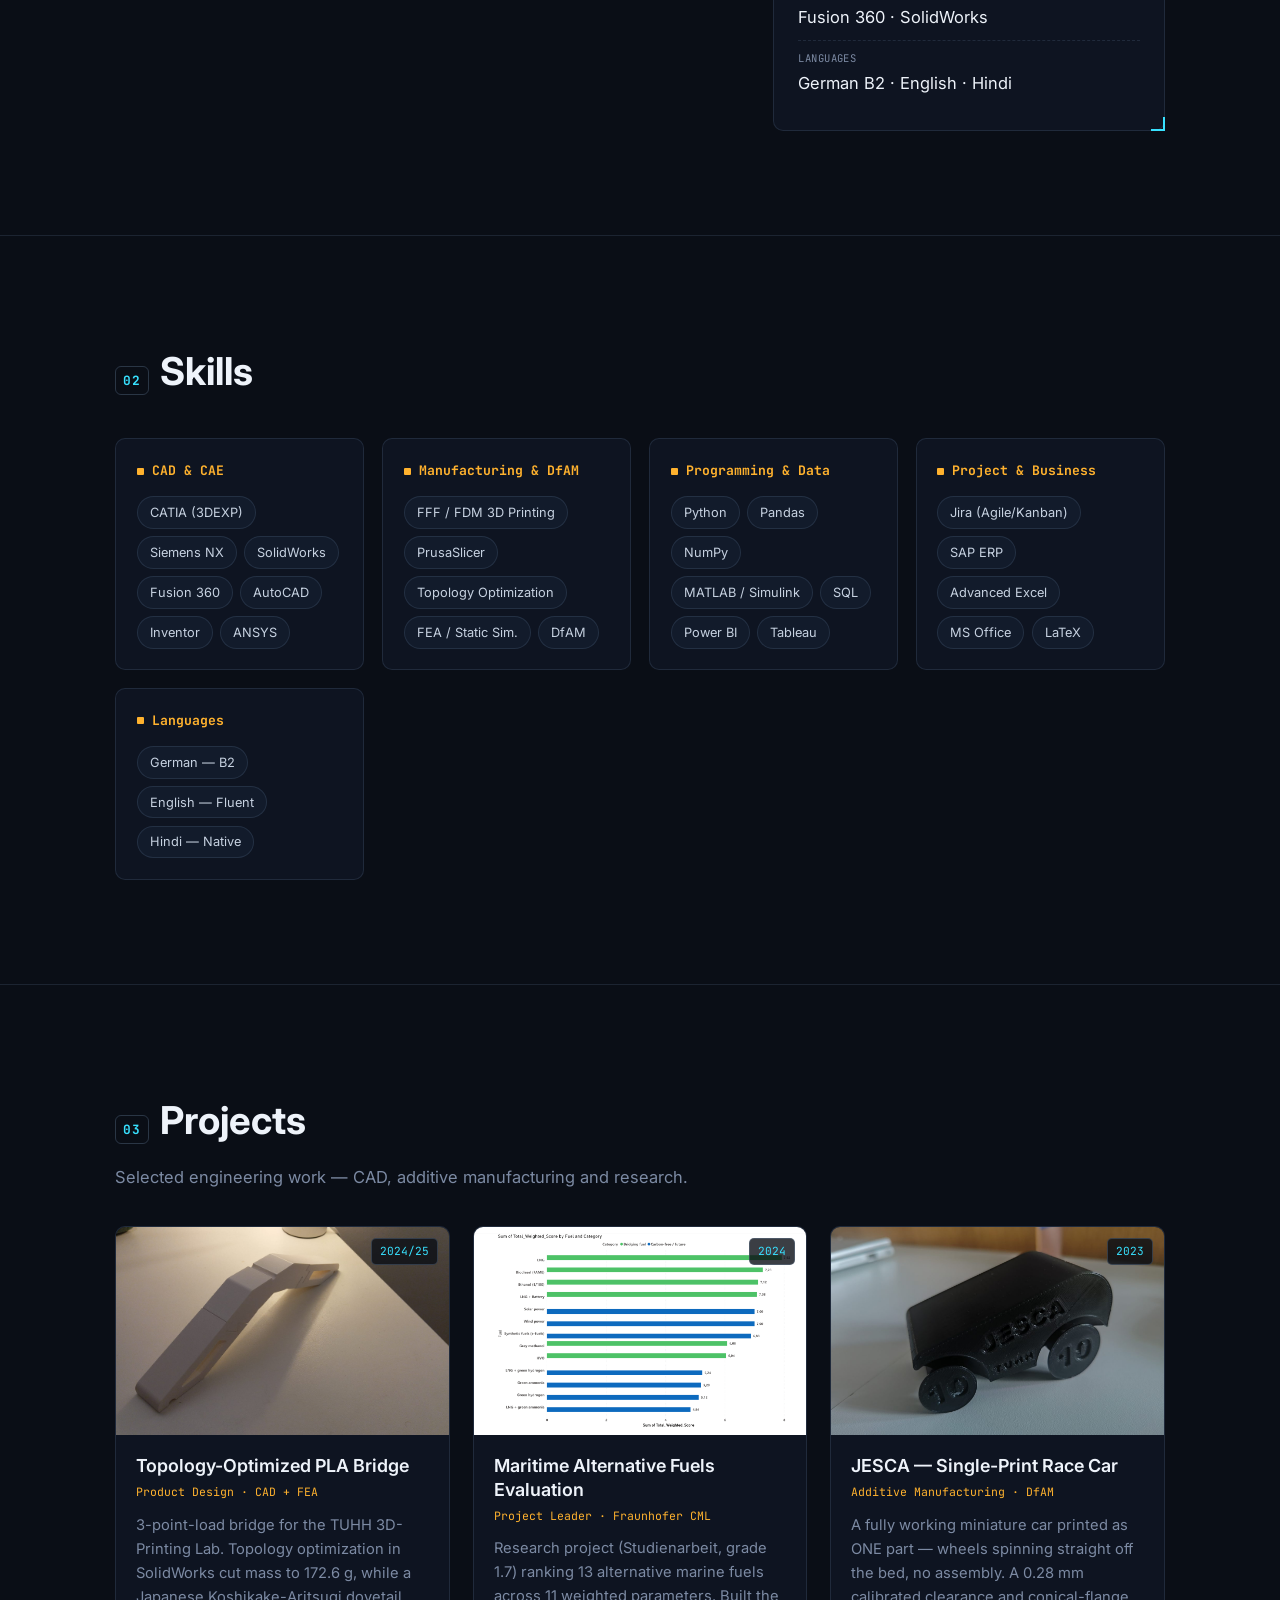
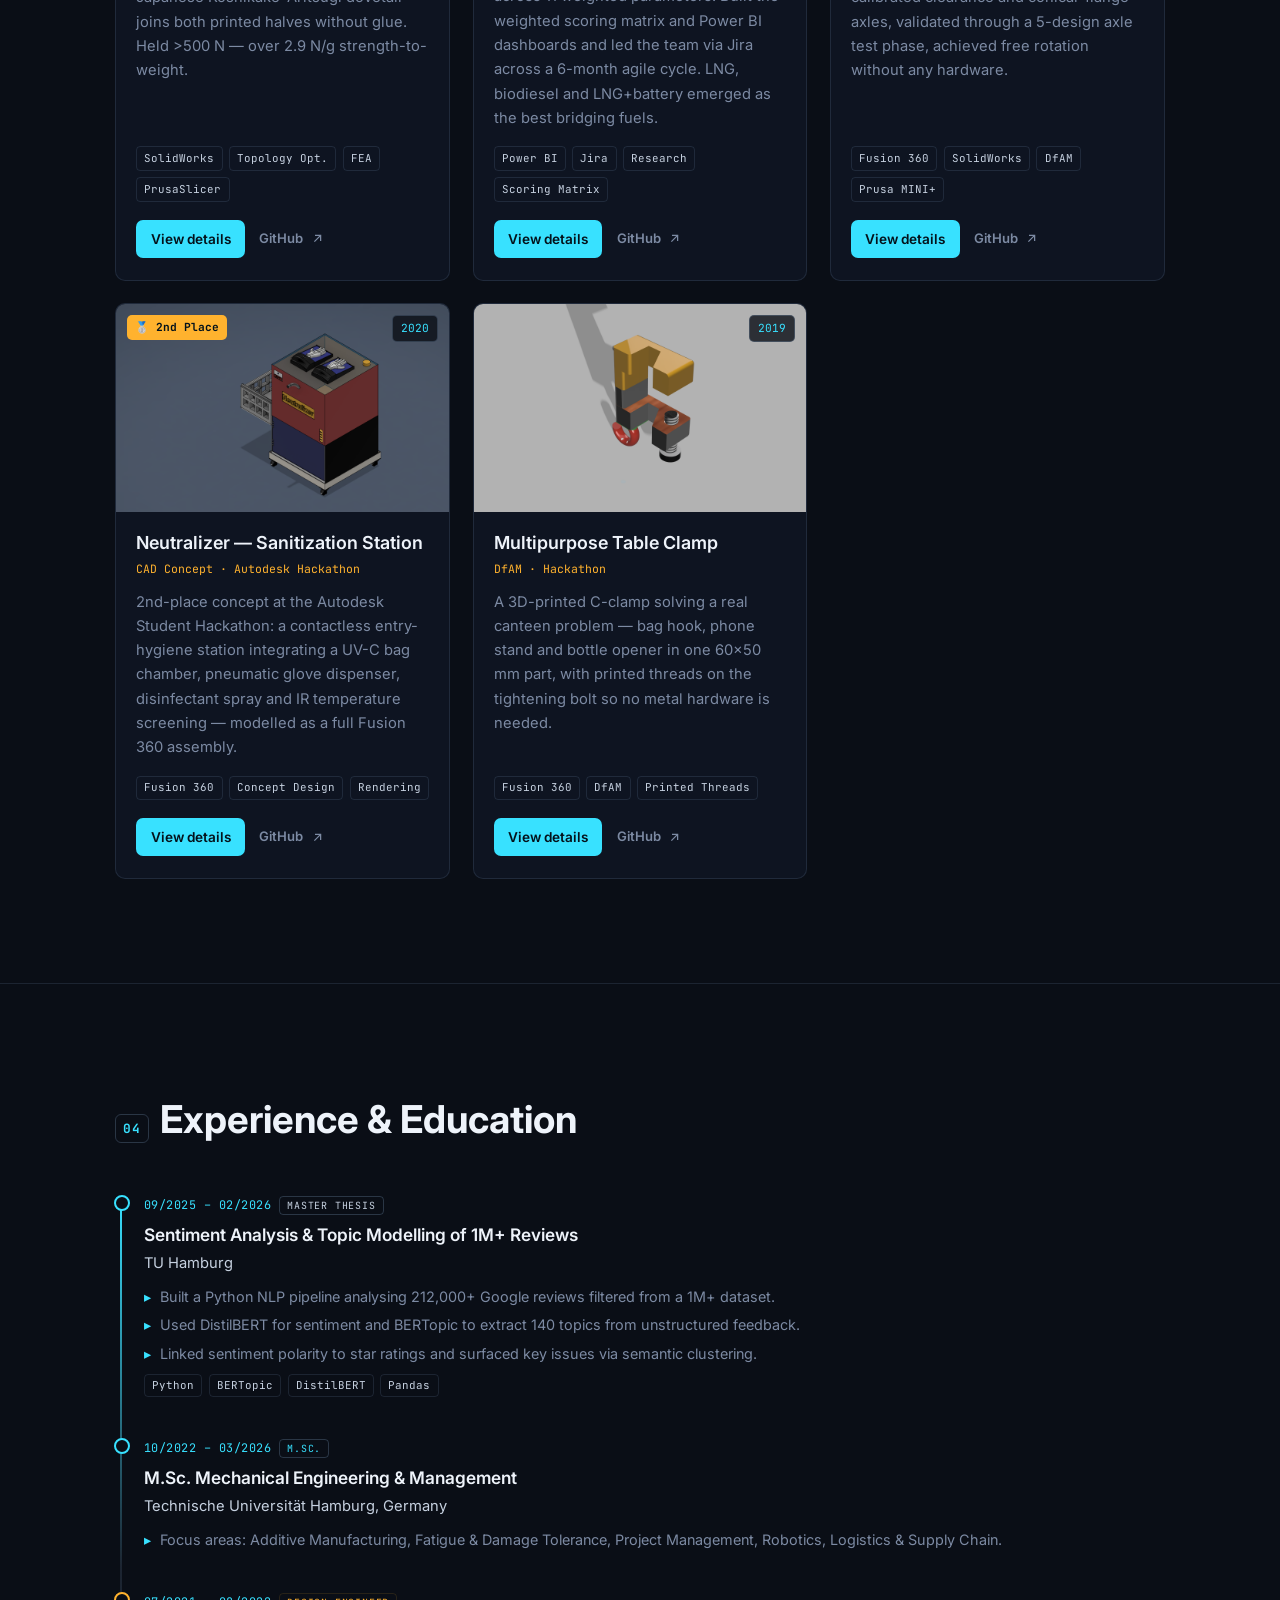
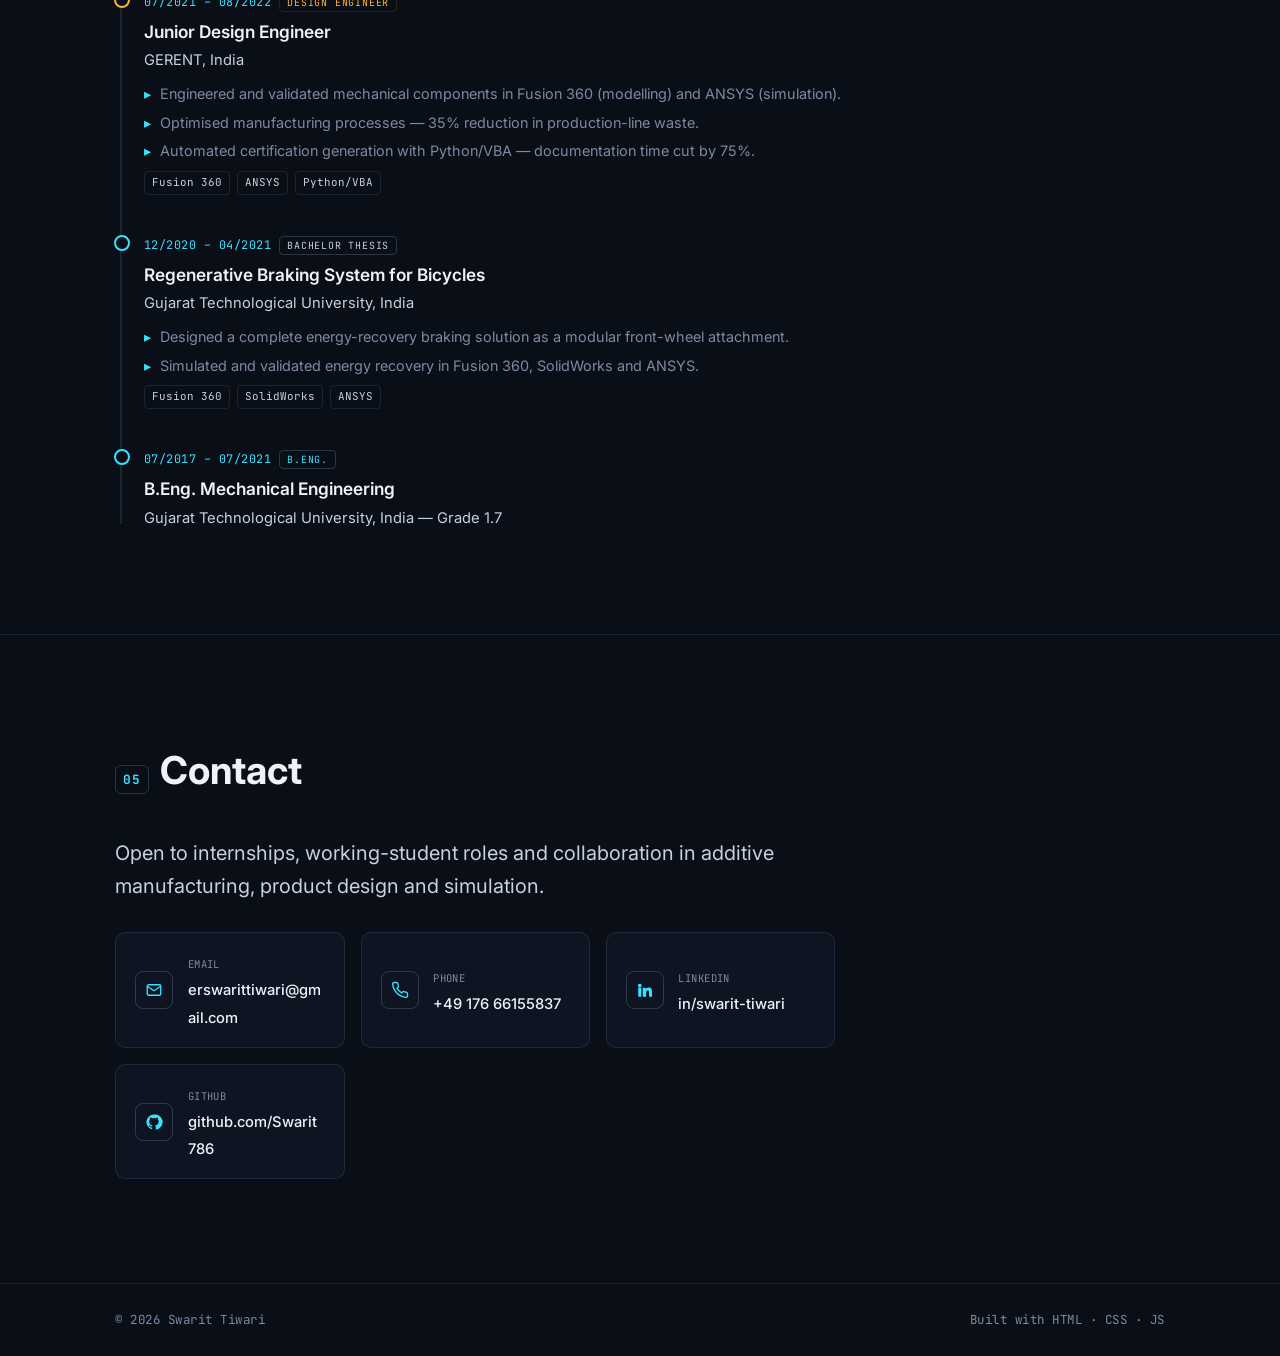
==== commit b482042f: "Add files via upload" ====
--- a/index.html
+++ b/index.html
@@ -38,6 +38,10 @@
       </nav>
 
       <div class="nav__actions">
+        <a class="cv-btn" id="cvBtn" href="assets/cv/CV_Swarit_Tiwari_EN.pdf" target="_blank" rel="noopener">
+          <svg width="15" height="15" viewBox="0 0 24 24" fill="none" stroke="currentColor" stroke-width="1.8" aria-hidden="true"><path d="M14 2H6a2 2 0 0 0-2 2v16a2 2 0 0 0 2 2h12a2 2 0 0 0 2-2V8z"/><path d="M14 2v6h6"/></svg>
+          <span id="cvBtnLabel">View CV</span>
+        </a>
         <div class="lang" role="group" aria-label="Language switch">
           <button class="lang__btn is-active" data-lang="en" type="button">EN</button>
           <span class="lang__sep">/</span>
@@ -99,6 +103,11 @@
               that's where additive manufacturing is most powerful.
             </p>
           </div>
+          <div class="about__side">
+          <figure class="avatar" id="avatarFig">
+            <img id="avatarImg" src="assets/img/profile.jpg" alt="Swarit Tiwari"
+                 onerror="this.closest('.avatar').style.display='none'" />
+          </figure>
           <aside class="about__panel">
             <h3 class="mono panel__title" data-i18n="about.facts">// QUICK FACTS</h3>
             <dl class="facts">
@@ -108,6 +117,7 @@
               <div><dt class="mono" data-i18n="about.f_lang">LANGUAGES</dt><dd data-i18n="about.f_lang_v">English · German · Hindi</dd></div>
             </dl>
           </aside>
+          </div>
         </div>
       </div>
     </section>
@@ -159,6 +169,21 @@
     </div>
   </footer>
 
+  <!-- ============ PROJECT README MODAL ============ -->
+  <div class="modal" id="readmeModal" aria-hidden="true" role="dialog" aria-modal="true" aria-labelledby="modalTitle">
+    <div class="modal__backdrop" data-close></div>
+    <div class="modal__dialog" role="document">
+      <header class="modal__head">
+        <h3 class="modal__title" id="modalTitle"></h3>
+        <a class="modal__gh" id="modalGh" href="#" target="_blank" rel="noopener" title="Open on GitHub">
+          <svg width="18" height="18" viewBox="0 0 24 24" fill="currentColor" aria-hidden="true"><path d="M12 2A10 10 0 0 0 8.8 21.5c.5.1.7-.2.7-.5v-1.7c-2.8.6-3.4-1.3-3.4-1.3-.4-1.2-1.1-1.5-1.1-1.5-.9-.6.1-.6.1-.6 1 .1 1.5 1 1.5 1 .9 1.6 2.4 1.1 3 .9.1-.7.3-1.1.6-1.4-2.2-.2-4.6-1.1-4.6-5 0-1.1.4-2 1-2.7 0-.3-.4-1.3.1-2.7 0 0 .8-.3 2.7 1a9.4 9.4 0 0 1 5 0c1.9-1.3 2.7-1 2.7-1 .5 1.4.2 2.4.1 2.7.6.7 1 1.6 1 2.7 0 3.9-2.4 4.8-4.6 5 .3.3.7 1 .7 2v3c0 .3.2.6.7.5A10 10 0 0 0 12 2z"/></svg>
+        </a>
+        <button class="modal__close" id="modalClose" aria-label="Close" data-close type="button">&times;</button>
+      </header>
+      <div class="modal__body markdown-body" id="modalBody"></div>
+    </div>
+  </div>
+
   <script src="assets/js/i18n.js"></script>
   <script src="assets/js/main.js"></script>
 </body>
--- a/assets/css/styles.css
+++ b/assets/css/styles.css
@@ -180,7 +180,7 @@
   border-radius: var(--r); overflow: hidden; transition: transform .22s, border-color .25s, box-shadow .25s;
 }
 .card:hover { transform: translateY(-5px); border-color: var(--cyan); box-shadow: 0 16px 40px rgba(0,0,0,.45); }
-.card__media { position: relative; aspect-ratio: 16 / 10; overflow: hidden; background: var(--surface-2); }
+.card__media { position: relative; display: block; width: 100%; aspect-ratio: 16 / 10; overflow: hidden; background: var(--surface-2); border: 0; padding: 0; cursor: pointer; font: inherit; }
 .card__media img { width: 100%; height: 100%; object-fit: cover; transition: transform .5s, opacity .4s; }
 .card:hover .card__media img { transform: scale(1.06); }
 .card__year { position: absolute; top: .7rem; right: .7rem; font-family: var(--mono); font-size: .7rem; color: var(--cyan); background: rgba(10,14,22,.8); border: 1px solid var(--border-2); border-radius: 5px; padding: .2rem .5rem; }
@@ -240,6 +240,87 @@
   .scroll-hint { animation: none; }
 }
 
+/* ---------- CV button (nav) ---------- */
+.cv-btn {
+  display: inline-flex; align-items: center; gap: .4rem; font-family: var(--mono);
+  font-size: .8rem; font-weight: 500; color: var(--cyan);
+  border: 1px solid var(--cyan); border-radius: 7px; padding: .4rem .75rem;
+  transition: background .2s, color .2s, transform .15s;
+}
+.cv-btn:hover { background: var(--cyan); color: #04121b; transform: translateY(-1px); }
+.cv-btn svg { flex: none; }
+
+/* ---------- About avatar ---------- */
+.about__side { display: flex; flex-direction: column; gap: 1.1rem; }
+.avatar {
+  position: relative; align-self: start; width: 100%; max-width: 260px; aspect-ratio: 1;
+  border: 1px solid var(--border-2); border-radius: var(--r); overflow: hidden; background: var(--surface-2);
+}
+.avatar::after {
+  content: ""; position: absolute; inset: 0; pointer-events: none;
+  box-shadow: inset 0 0 0 1px rgba(56,225,255,.18);
+  background: linear-gradient(180deg, transparent 60%, rgba(10,14,22,.5));
+}
+.avatar img { width: 100%; height: 100%; object-fit: cover; display: block; filter: saturate(1.02) contrast(1.02); }
+
+/* ---------- Project detail buttons ---------- */
+.card__actions { margin-top: 1.1rem; display: flex; align-items: center; gap: .9rem; flex-wrap: wrap; }
+.card__btn {
+  display: inline-flex; align-items: center; gap: .45rem; cursor: pointer; font: inherit;
+  font-size: .85rem; font-weight: 600; color: #04121b; background: var(--cyan);
+  border: none; border-radius: 7px; padding: .5rem .9rem; transition: transform .15s, box-shadow .2s;
+}
+.card__btn:hover { transform: translateY(-2px); box-shadow: 0 8px 22px rgba(56,225,255,.25); }
+.card__gh { display: inline-flex; align-items: center; gap: .4rem; color: var(--muted); font-size: .82rem; font-weight: 600; transition: color .2s; }
+.card__gh:hover { color: var(--cyan); }
+.card__gh svg { transition: transform .2s; }
+.card__gh:hover svg { transform: translate(2px,-2px); }
+
+/* ---------- README modal ---------- */
+.modal {
+  position: fixed; inset: 0; z-index: 100; display: grid; place-items: center; padding: clamp(.6rem, 3vw, 2rem);
+  opacity: 0; visibility: hidden; pointer-events: none; transition: opacity .25s, visibility .25s;
+}
+.modal.is-open { opacity: 1; visibility: visible; pointer-events: auto; }
+.modal__backdrop { position: absolute; inset: 0; background: rgba(4,8,14,.78); backdrop-filter: blur(4px); }
+.modal__dialog {
+  position: relative; width: min(860px, 100%); max-height: 88vh; display: flex; flex-direction: column;
+  background: var(--surface); border: 1px solid var(--border-2); border-radius: 12px; overflow: hidden;
+  box-shadow: 0 30px 80px rgba(0,0,0,.6); transform: translateY(12px); transition: transform .25s;
+}
+.modal.is-open .modal__dialog { transform: none; }
+.modal__head {
+  display: flex; align-items: center; gap: .8rem; padding: .9rem 1.1rem; border-bottom: 1px solid var(--border);
+  background: var(--surface-2); flex: none;
+}
+.modal__title { color: var(--heading); font-size: 1rem; font-weight: 600; flex: 1; min-width: 0; }
+.modal__gh, .modal__close { color: var(--muted); background: none; border: none; cursor: pointer; display: inline-flex; align-items: center; transition: color .2s; }
+.modal__gh:hover, .modal__close:hover { color: var(--cyan); }
+.modal__close { font-size: 1.7rem; line-height: 1; padding: 0 .2rem; }
+.modal__body { overflow-y: auto; padding: clamp(1.1rem, 3vw, 2rem); }
+
+/* ---------- Rendered markdown ---------- */
+.markdown-body { color: var(--text); font-size: .94rem; line-height: 1.7; }
+.markdown-body > *:first-child { margin-top: 0; }
+.markdown-body h1, .markdown-body h2, .markdown-body h3, .markdown-body h4 { color: var(--heading); line-height: 1.3; margin: 1.6rem 0 .7rem; font-weight: 700; }
+.markdown-body h1 { font-size: 1.6rem; } .markdown-body h2 { font-size: 1.3rem; border-bottom: 1px solid var(--border); padding-bottom: .35rem; }
+.markdown-body h3 { font-size: 1.1rem; color: var(--cyan); } .markdown-body h4 { font-size: .98rem; color: var(--amber); }
+.markdown-body p { margin: .7rem 0; } .markdown-body strong { color: var(--heading); }
+.markdown-body a { color: var(--cyan); text-decoration: underline; text-underline-offset: 2px; }
+.markdown-body ul, .markdown-body ol { margin: .7rem 0; padding-left: 1.4rem; } .markdown-body li { margin: .3rem 0; }
+.markdown-body img { border-radius: 8px; border: 1px solid var(--border); margin: 1rem 0; max-width: 100%; height: auto; }
+.markdown-body blockquote { border-left: 3px solid var(--amber); background: var(--amber-dim); margin: 1rem 0; padding: .6rem 1rem; border-radius: 0 8px 8px 0; color: var(--text); }
+.markdown-body hr { border: none; border-top: 1px solid var(--border); margin: 1.6rem 0; }
+.markdown-body code { font-family: var(--mono); font-size: .85em; background: var(--surface-2); border: 1px solid var(--border); border-radius: 4px; padding: .1em .4em; }
+.markdown-body pre { background: var(--surface-2); border: 1px solid var(--border); border-radius: 8px; padding: 1rem; overflow-x: auto; margin: 1rem 0; }
+.markdown-body pre code { background: none; border: none; padding: 0; }
+.markdown-body table { width: 100%; border-collapse: collapse; margin: 1rem 0; font-size: .88rem; display: block; overflow-x: auto; }
+.markdown-body th, .markdown-body td { border: 1px solid var(--border); padding: .5rem .7rem; text-align: left; }
+.markdown-body th { background: var(--surface-2); color: var(--heading); }
+.markdown-body .mermaid { background: #fff; border-radius: 8px; padding: 1rem; margin: 1rem 0; text-align: center; overflow-x: auto; }
+.modal__status { color: var(--muted); font-family: var(--mono); font-size: .85rem; padding: 1rem 0; }
+.modal__status a { color: var(--cyan); }
+
 /* ============ RESPONSIVE ============ */
 @media (max-width: 860px) {
   .hamburger { display: flex; }
@@ -253,10 +334,19 @@
   .nav__links a { padding: .95rem clamp(1.1rem,4vw,2.2rem); font-size: 1rem; border-bottom: 1px solid var(--border); }
   .nav__links a::after { display: none; }
   .about { grid-template-columns: 1fr; }
+  .about__side { flex-direction: row; align-items: flex-start; }
+  .avatar { max-width: 220px; }
+  .about__panel { flex: 1; }
   .hero__stats { grid-template-columns: repeat(2, 1fr); gap: 1.2rem 1rem; }
+}
+@media (max-width: 560px) {
+  .cv-btn span { display: none; }
+  .cv-btn { padding: .45rem .55rem; }
 }
 @media (max-width: 480px) {
   .projects { grid-template-columns: 1fr; }
+  .about__side { flex-direction: column; }
+  .avatar { max-width: 100%; }
   .footer__inner { flex-direction: column; align-items: flex-start; }
   .brand__name { display: none; }
 }
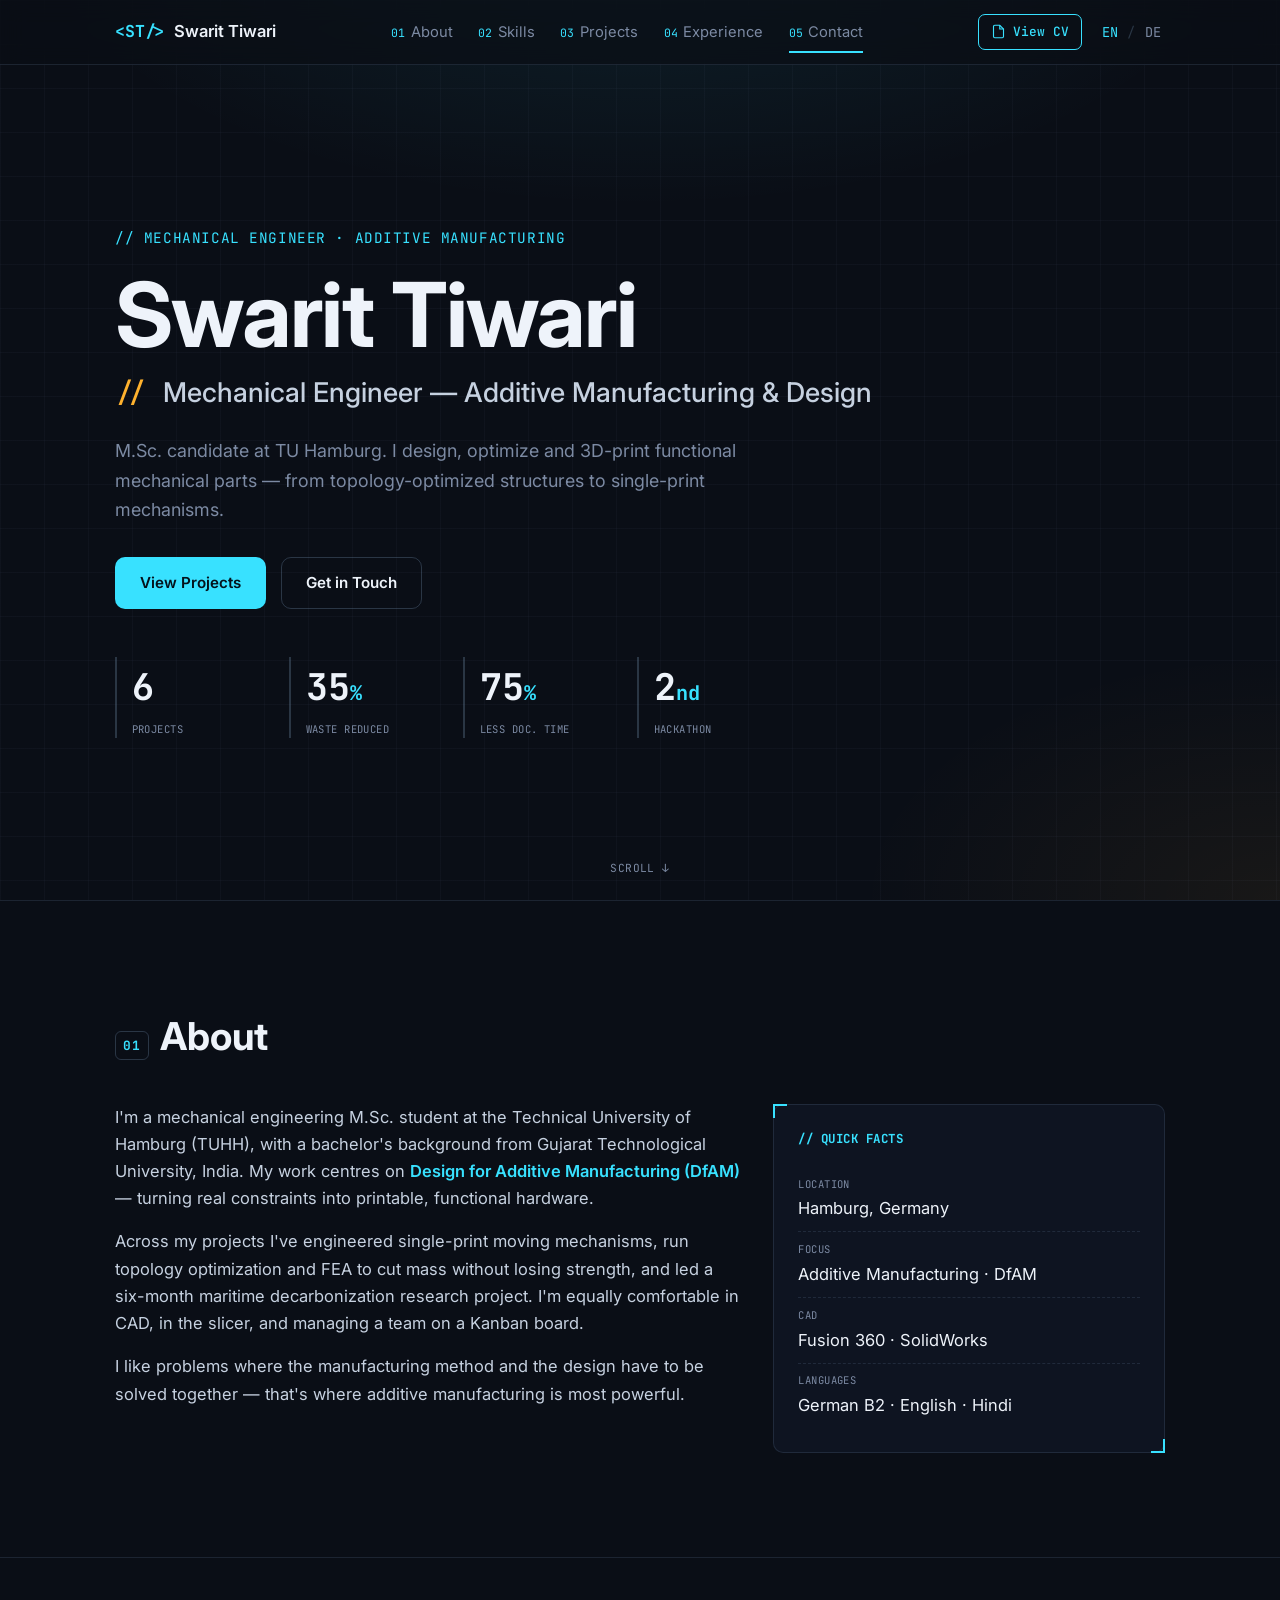
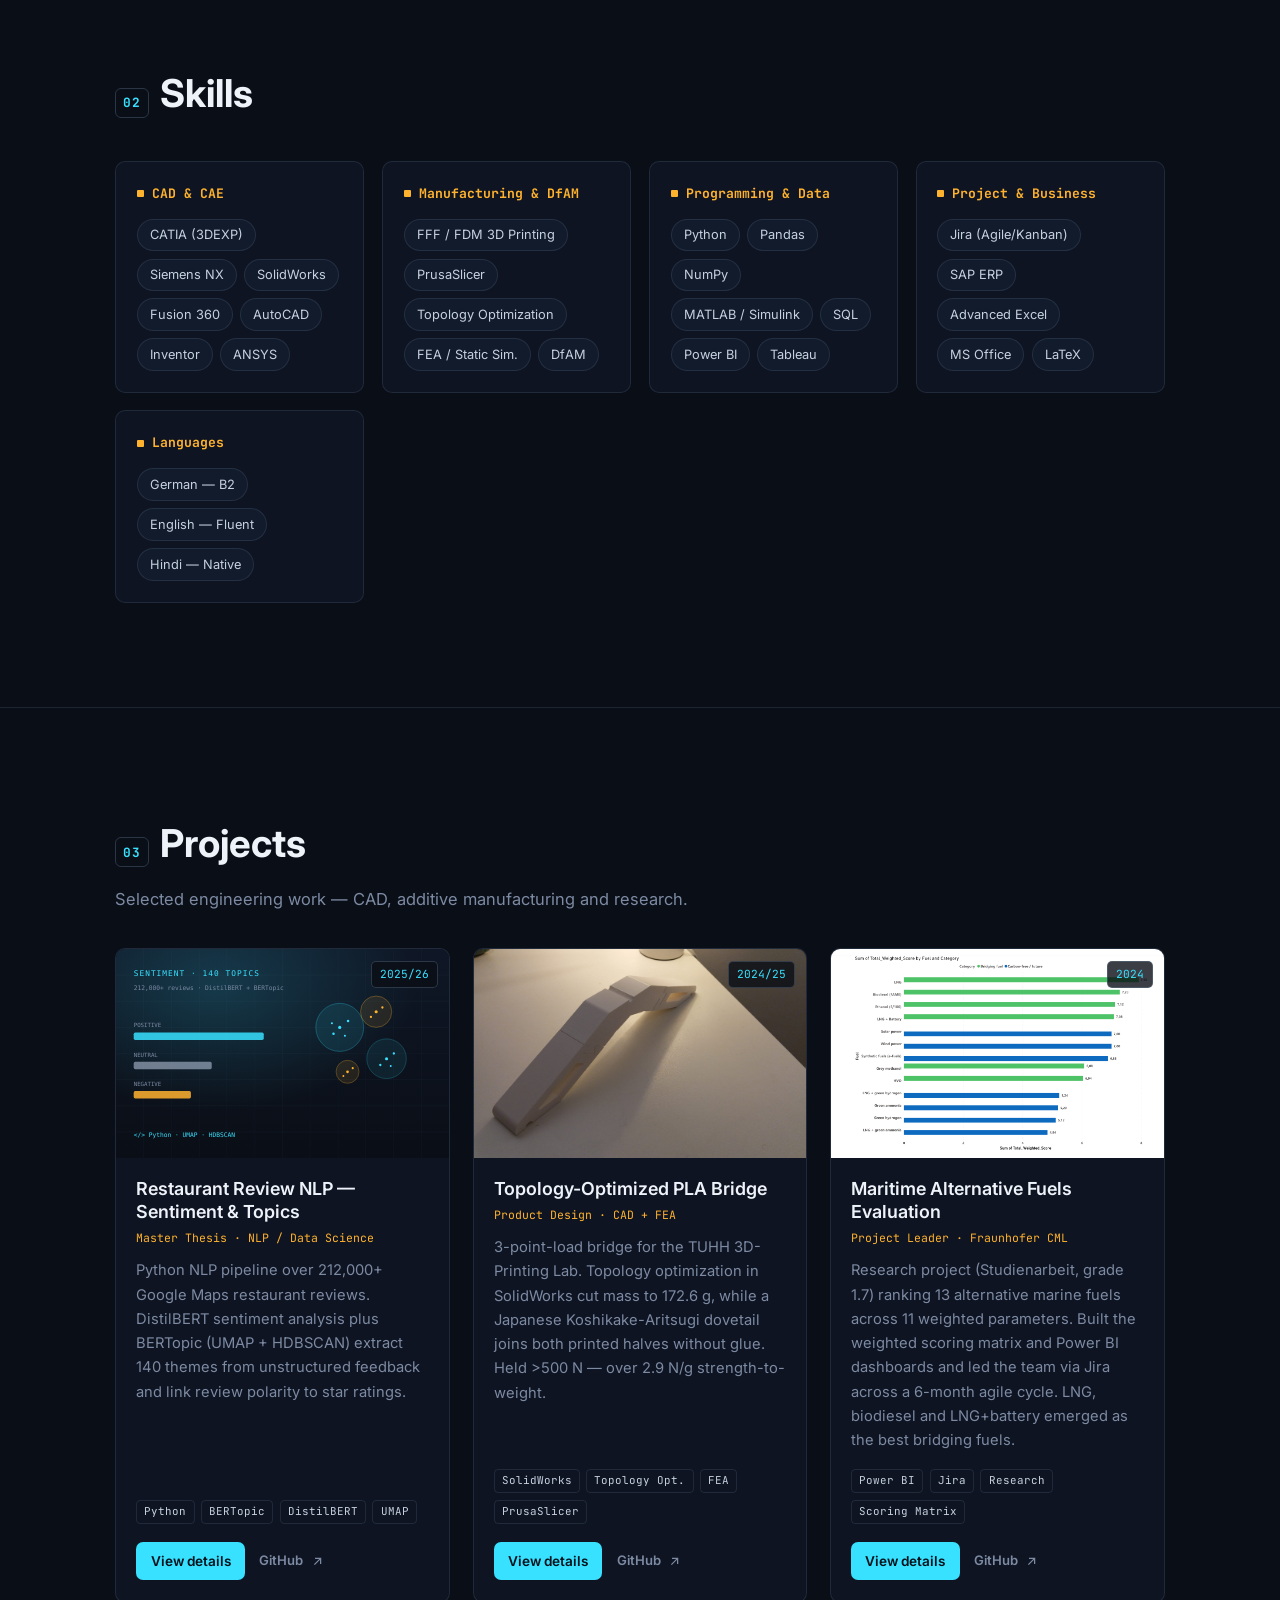
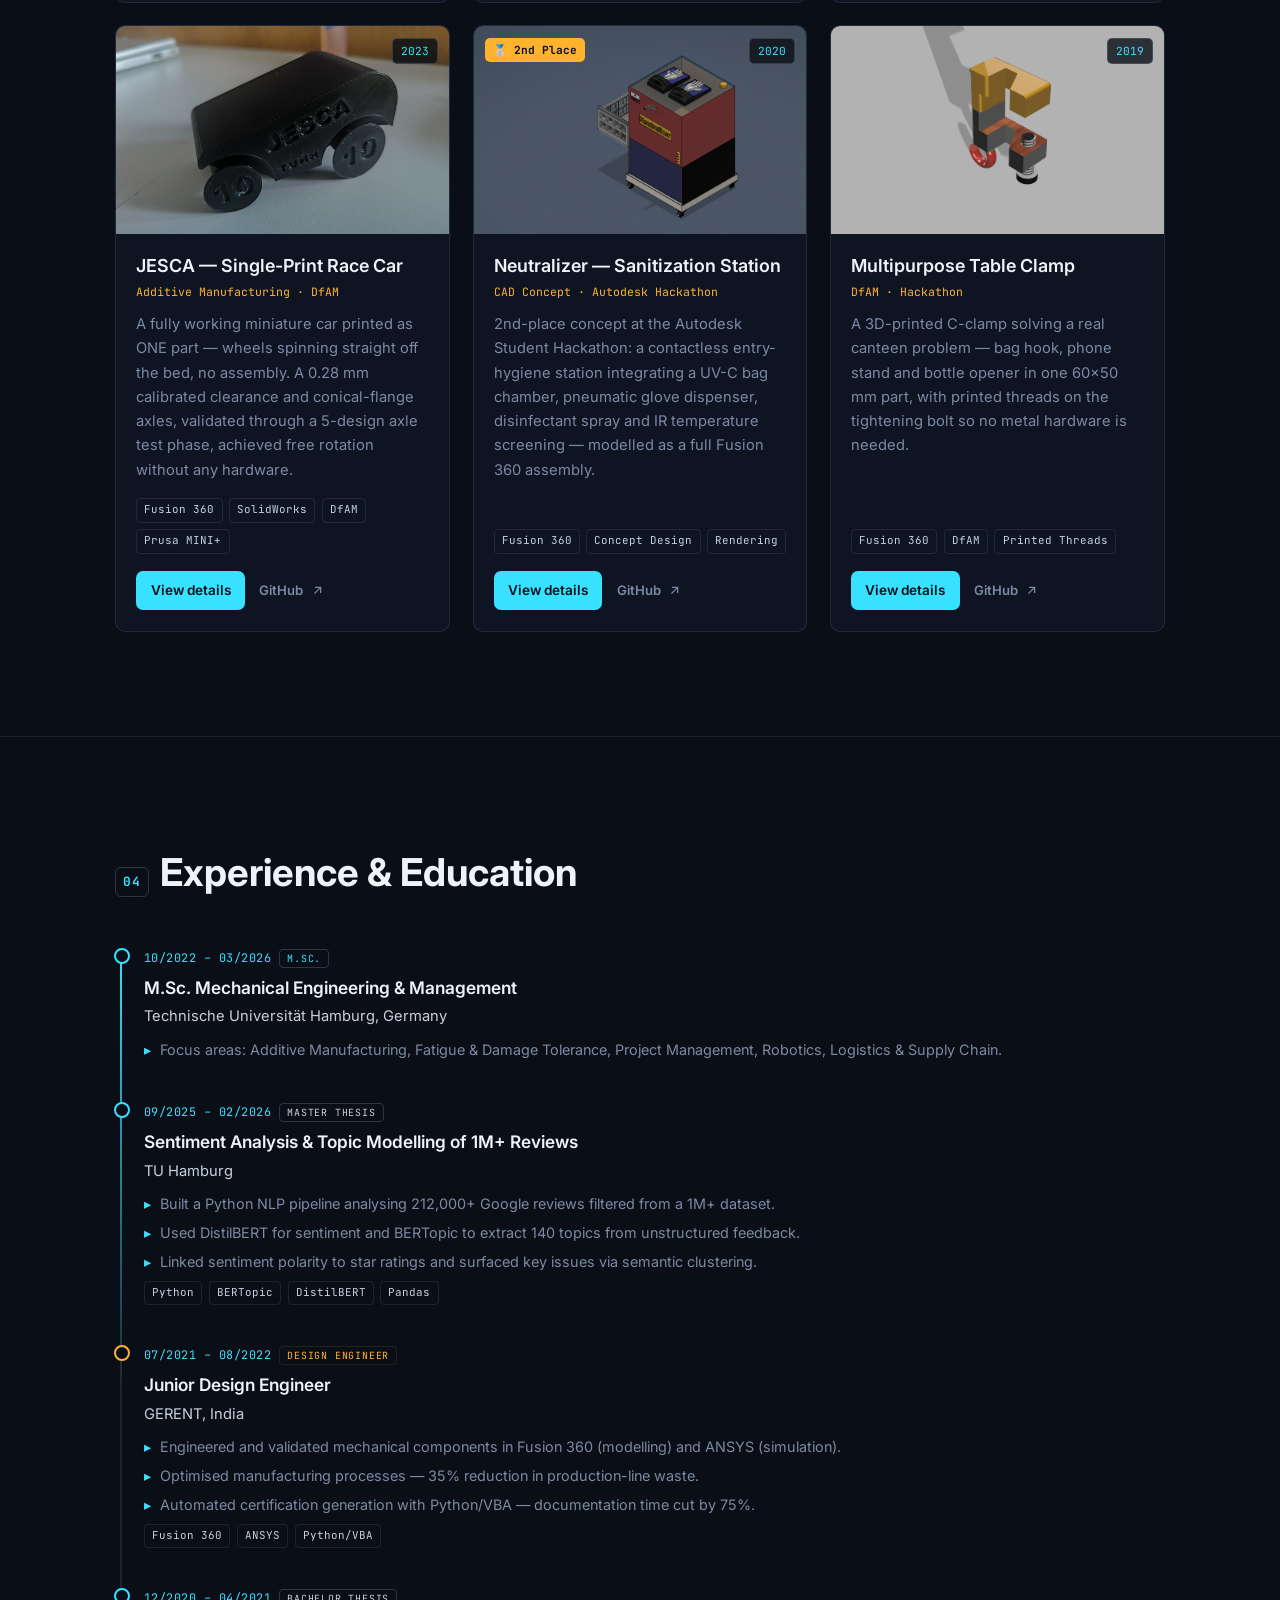
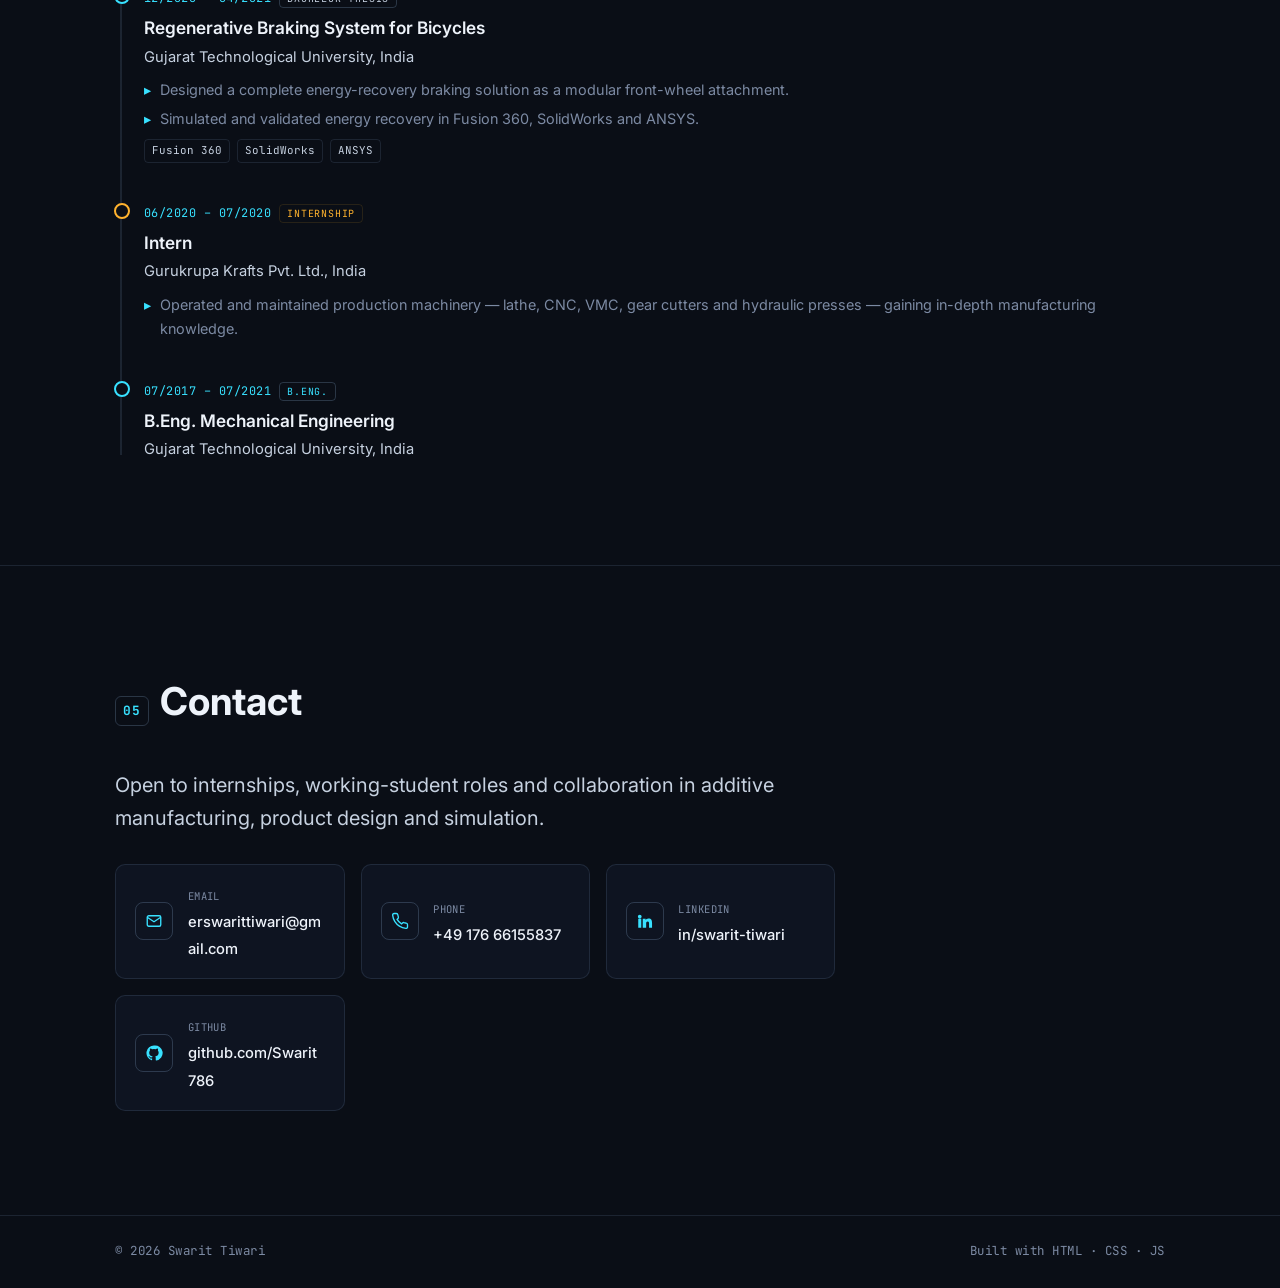
==== commit 02322b8b: "Add files via upload" ====
--- a/index.html
+++ b/index.html
@@ -71,7 +71,7 @@
         </div>
 
         <ul class="hero__stats">
-          <li><span class="stat__num">5</span><span class="stat__label mono" data-i18n="hero.stat1">PROJECTS</span></li>
+          <li><span class="stat__num">6</span><span class="stat__label mono" data-i18n="hero.stat1">PROJECTS</span></li>
           <li><span class="stat__num">35<small>%</small></span><span class="stat__label mono" data-i18n="hero.stat2">WASTE REDUCED</span></li>
           <li><span class="stat__num">75<small>%</small></span><span class="stat__label mono" data-i18n="hero.stat3">LESS DOC. TIME</span></li>
           <li><span class="stat__num">2<small>nd</small></span><span class="stat__label mono" data-i18n="hero.stat4">HACKATHON</span></li>
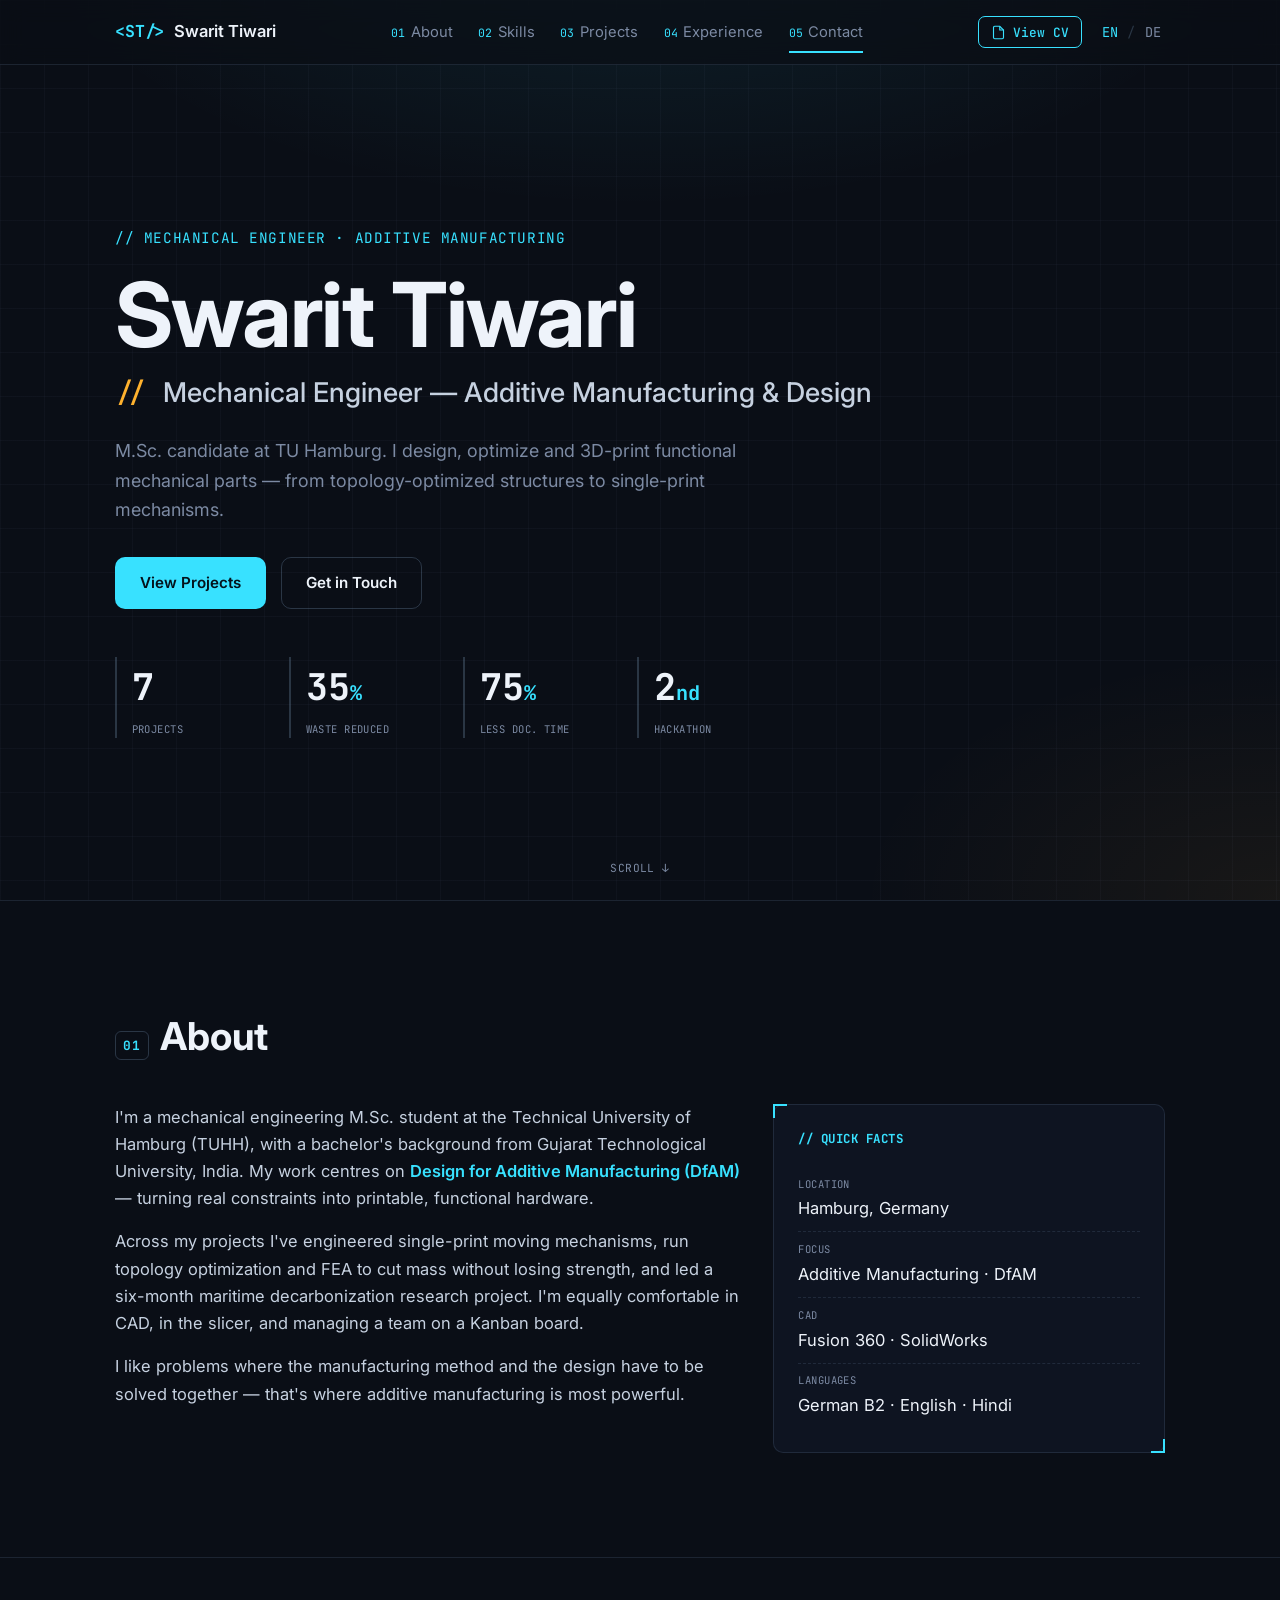
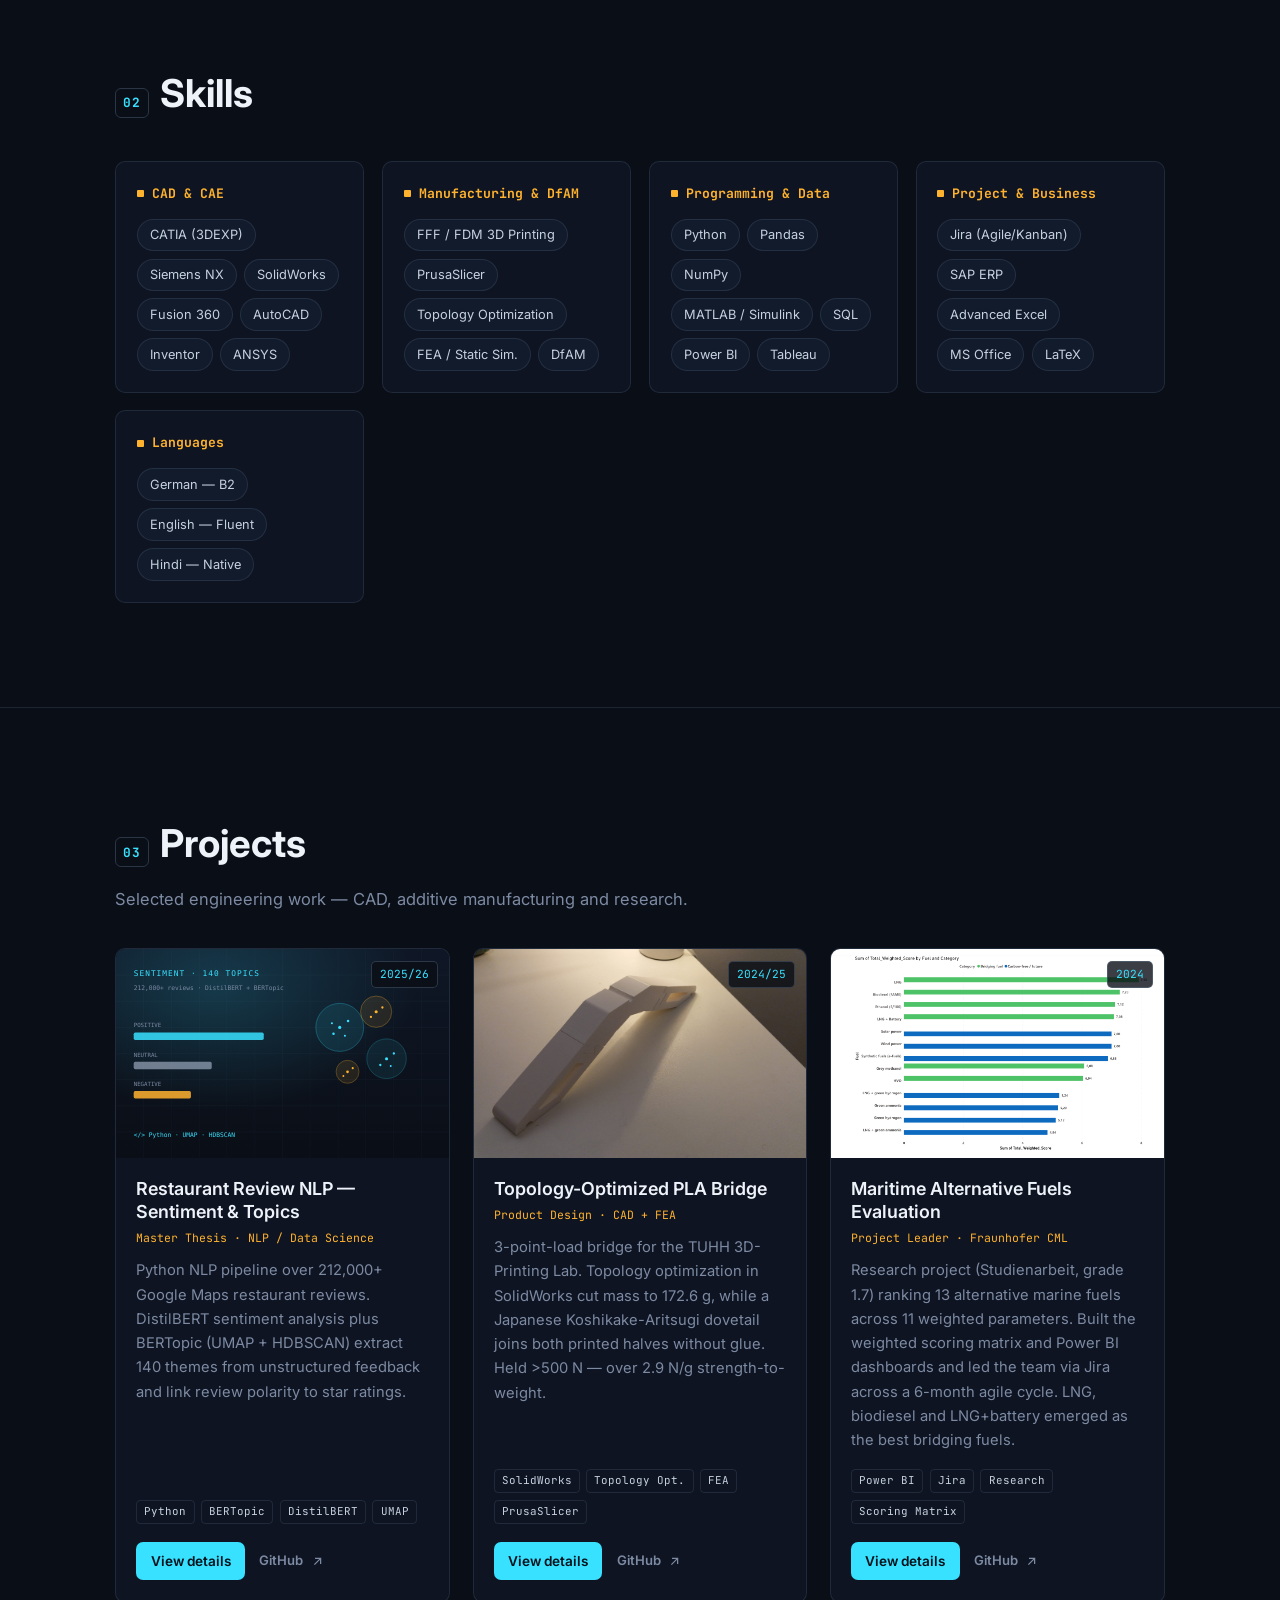
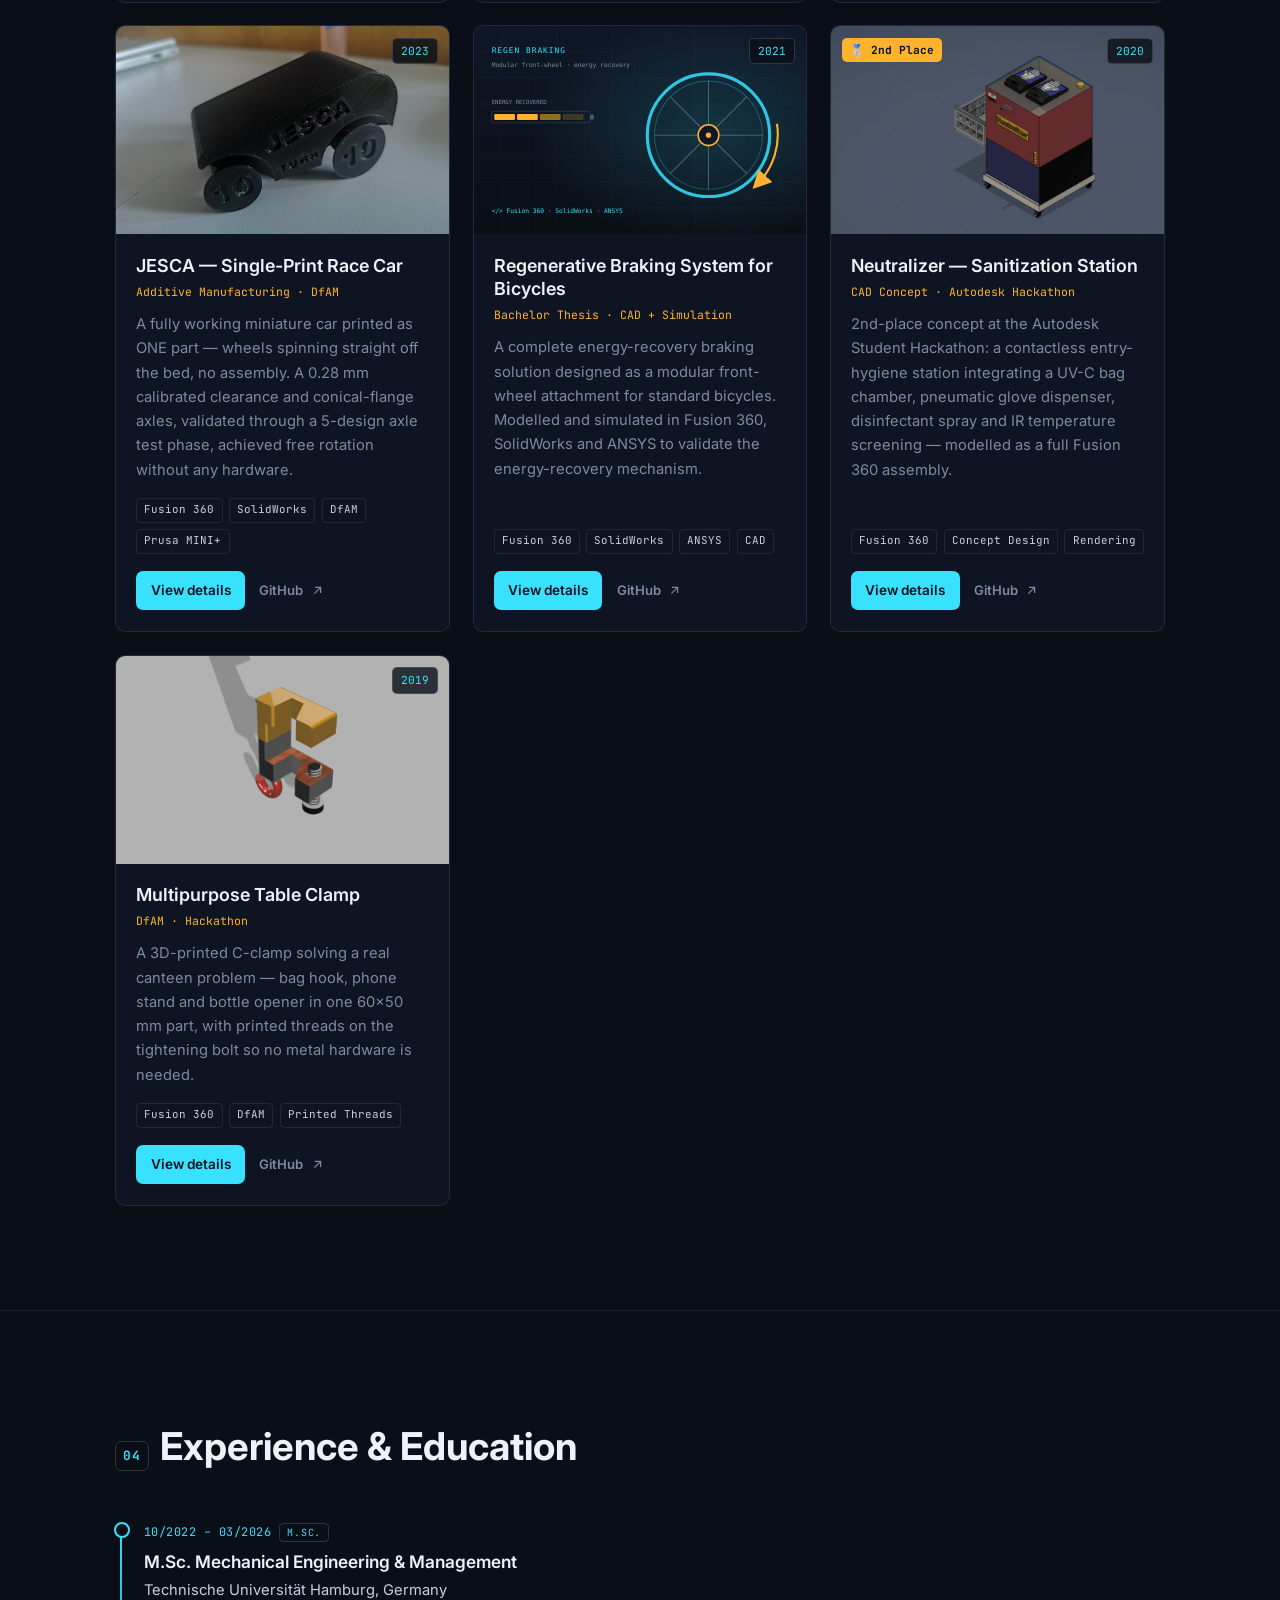
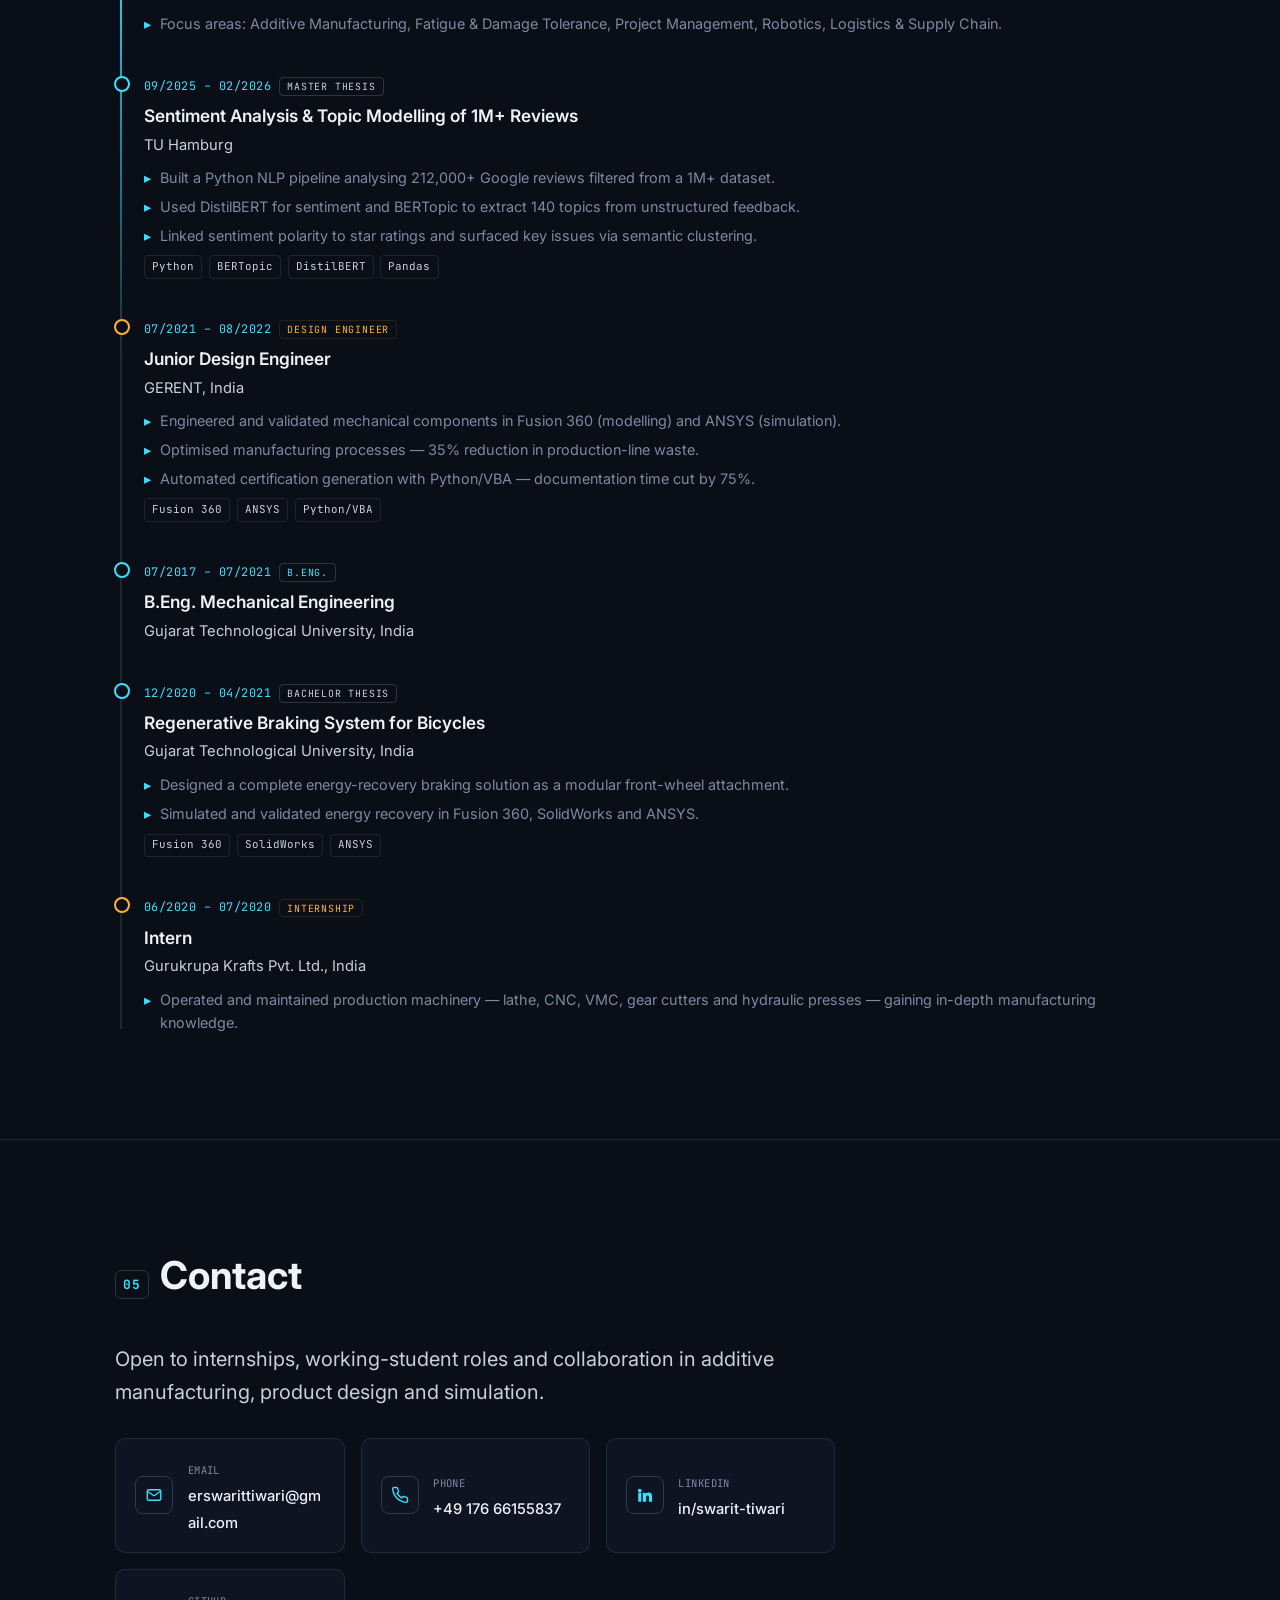
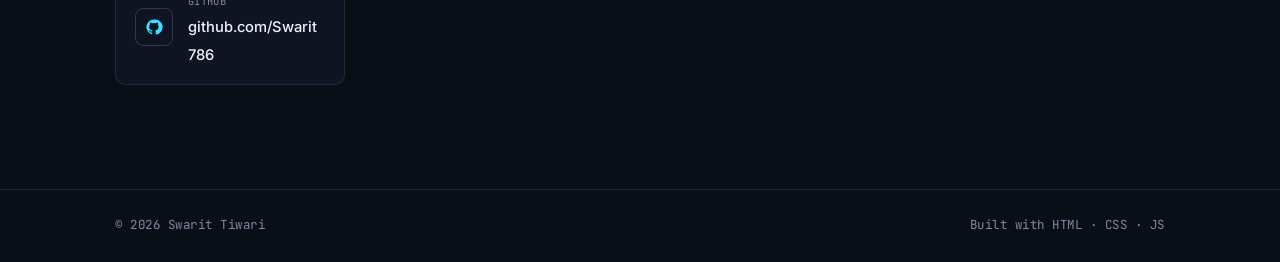
==== commit a7614e45: "Add files via upload" ====
--- a/index.html
+++ b/index.html
@@ -38,10 +38,10 @@
       </nav>
 
       <div class="nav__actions">
-        <a class="cv-btn" id="cvBtn" href="assets/cv/CV_Swarit_Tiwari_EN.pdf" target="_blank" rel="noopener">
+        <button class="cv-btn" id="cvBtn" type="button">
           <svg width="15" height="15" viewBox="0 0 24 24" fill="none" stroke="currentColor" stroke-width="1.8" aria-hidden="true"><path d="M14 2H6a2 2 0 0 0-2 2v16a2 2 0 0 0 2 2h12a2 2 0 0 0 2-2V8z"/><path d="M14 2v6h6"/></svg>
           <span id="cvBtnLabel">View CV</span>
-        </a>
+        </button>
         <div class="lang" role="group" aria-label="Language switch">
           <button class="lang__btn is-active" data-lang="en" type="button">EN</button>
           <span class="lang__sep">/</span>
@@ -71,7 +71,7 @@
         </div>
 
         <ul class="hero__stats">
-          <li><span class="stat__num">6</span><span class="stat__label mono" data-i18n="hero.stat1">PROJECTS</span></li>
+          <li><span class="stat__num">7</span><span class="stat__label mono" data-i18n="hero.stat1">PROJECTS</span></li>
           <li><span class="stat__num">35<small>%</small></span><span class="stat__label mono" data-i18n="hero.stat2">WASTE REDUCED</span></li>
           <li><span class="stat__num">75<small>%</small></span><span class="stat__label mono" data-i18n="hero.stat3">LESS DOC. TIME</span></li>
           <li><span class="stat__num">2<small>nd</small></span><span class="stat__label mono" data-i18n="hero.stat4">HACKATHON</span></li>
@@ -184,6 +184,23 @@
     </div>
   </div>
 
+  <!-- ============ CV MODAL ============ -->
+  <div class="modal" id="cvModal" aria-hidden="true" role="dialog" aria-modal="true" aria-labelledby="cvModalTitle">
+    <div class="modal__backdrop" data-close></div>
+    <div class="modal__dialog modal__dialog--pdf" role="document">
+      <header class="modal__head">
+        <h3 class="modal__title" id="cvModalTitle">Curriculum Vitae</h3>
+        <a class="modal__gh" id="cvOpenTab" href="#" target="_blank" rel="noopener" title="Open in new tab">
+          <svg width="18" height="18" viewBox="0 0 24 24" fill="none" stroke="currentColor" stroke-width="1.8" aria-hidden="true"><path d="M14 3h7v7"/><path d="M21 3l-9 9"/><path d="M21 14v5a2 2 0 0 1-2 2H5a2 2 0 0 1-2-2V5a2 2 0 0 1 2-2h5"/></svg>
+        </a>
+        <button class="modal__close" id="cvModalClose" aria-label="Close" data-close type="button">&times;</button>
+      </header>
+      <div class="modal__body modal__body--pdf">
+        <iframe id="cvFrame" title="Curriculum Vitae" src="about:blank"></iframe>
+      </div>
+    </div>
+  </div>
+
   <script src="assets/js/i18n.js"></script>
   <script src="assets/js/main.js"></script>
 </body>
--- a/assets/css/styles.css
+++ b/assets/css/styles.css
@@ -243,7 +243,7 @@
 /* ---------- CV button (nav) ---------- */
 .cv-btn {
   display: inline-flex; align-items: center; gap: .4rem; font-family: var(--mono);
-  font-size: .8rem; font-weight: 500; color: var(--cyan);
+  font-size: .8rem; font-weight: 500; color: var(--cyan); cursor: pointer; background: none;
   border: 1px solid var(--cyan); border-radius: 7px; padding: .4rem .75rem;
   transition: background .2s, color .2s, transform .15s;
 }
@@ -298,6 +298,11 @@
 .modal__gh:hover, .modal__close:hover { color: var(--cyan); }
 .modal__close { font-size: 1.7rem; line-height: 1; padding: 0 .2rem; }
 .modal__body { overflow-y: auto; padding: clamp(1.1rem, 3vw, 2rem); }
+
+/* PDF (CV) modal */
+.modal__dialog--pdf { width: min(940px, 100%); height: 92vh; max-height: 92vh; }
+.modal__body--pdf { padding: 0; flex: 1; display: flex; background: #525659; }
+.modal__body--pdf iframe { width: 100%; height: 100%; border: 0; }
 
 /* ---------- Rendered markdown ---------- */
 .markdown-body { color: var(--text); font-size: .94rem; line-height: 1.7; }
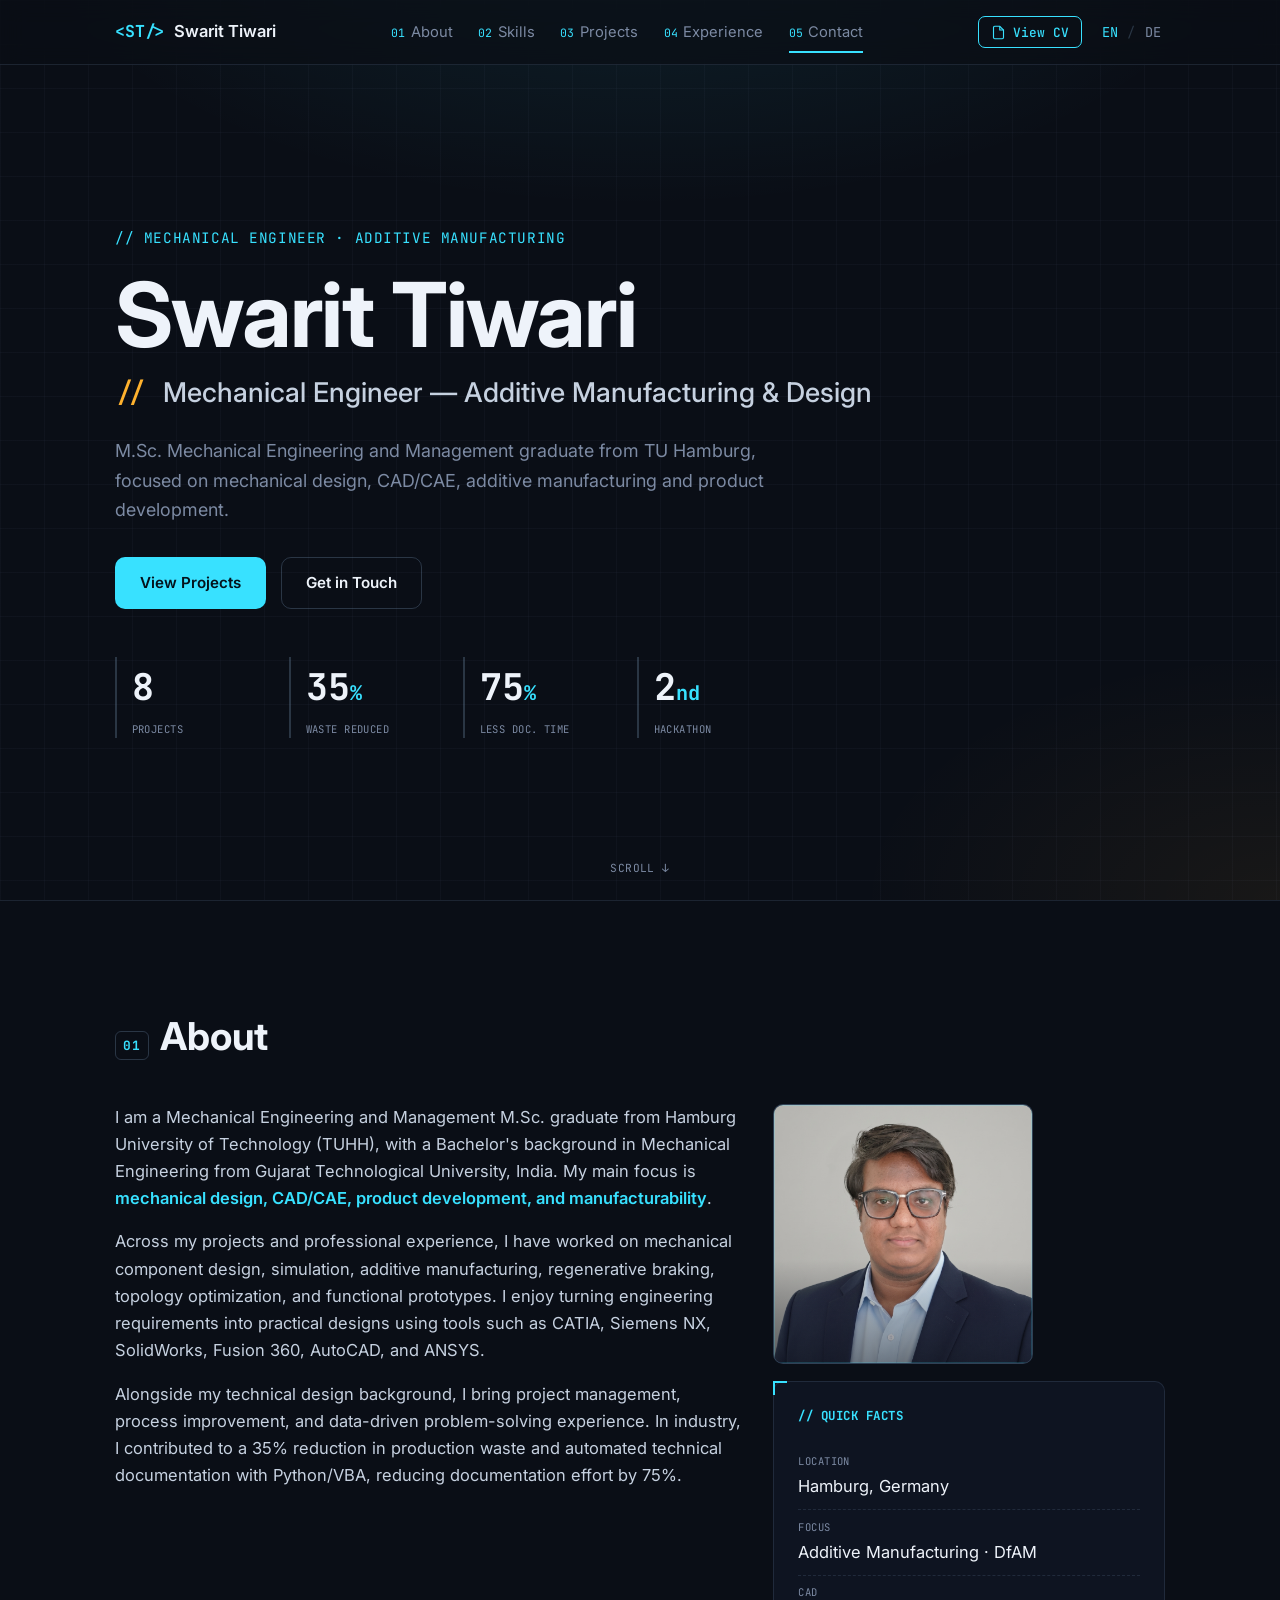
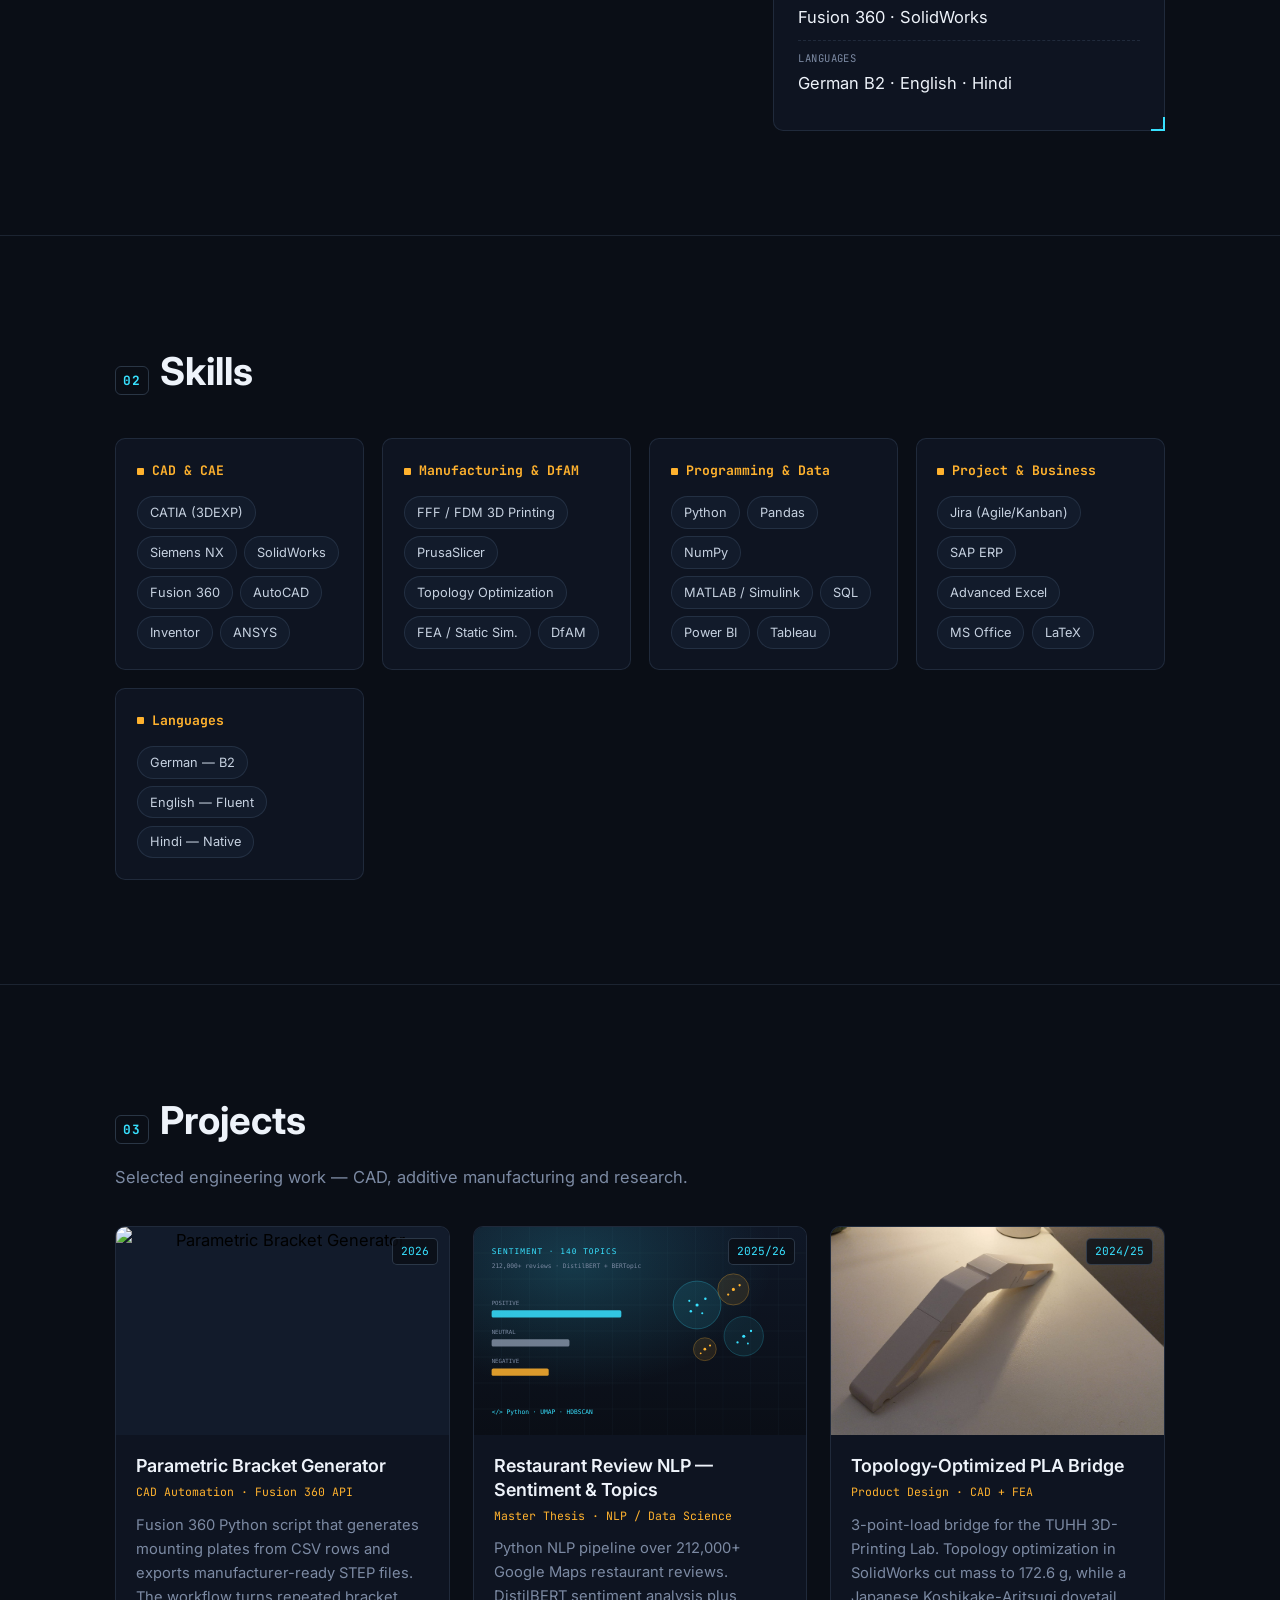
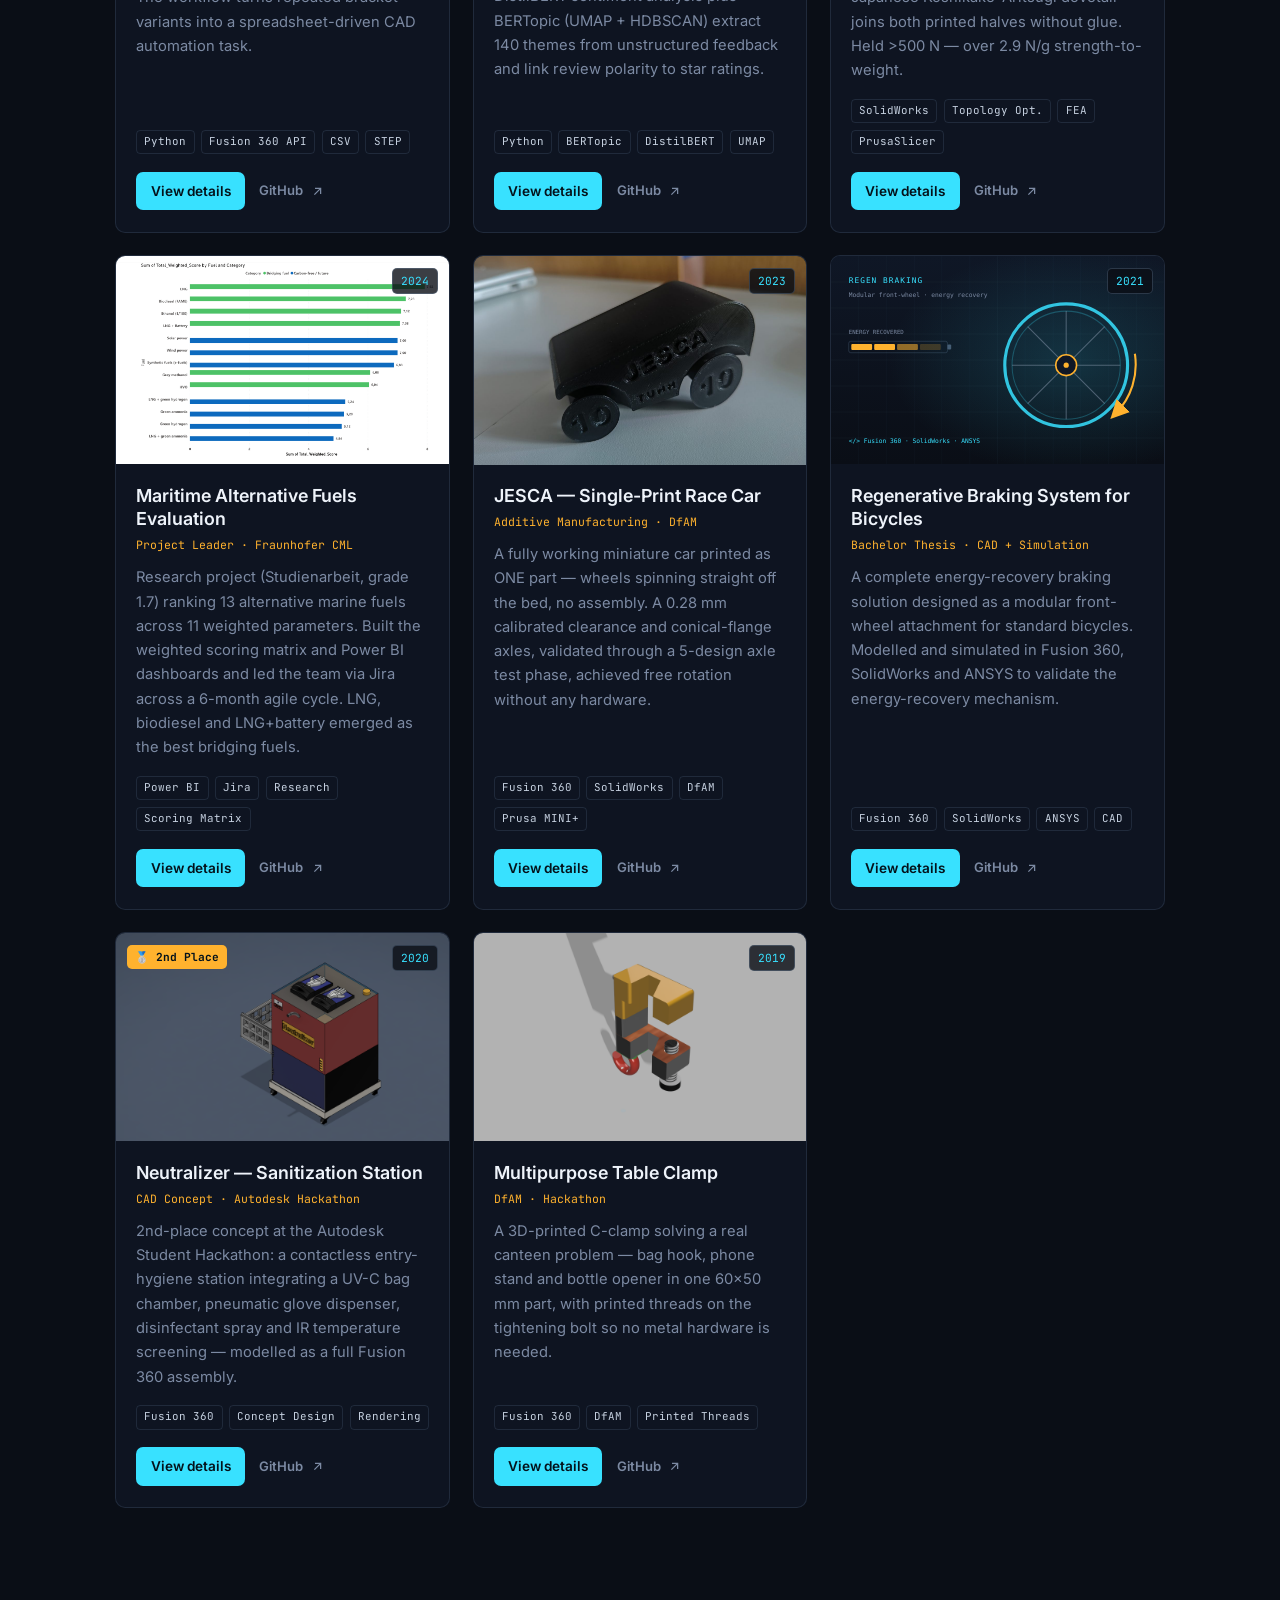
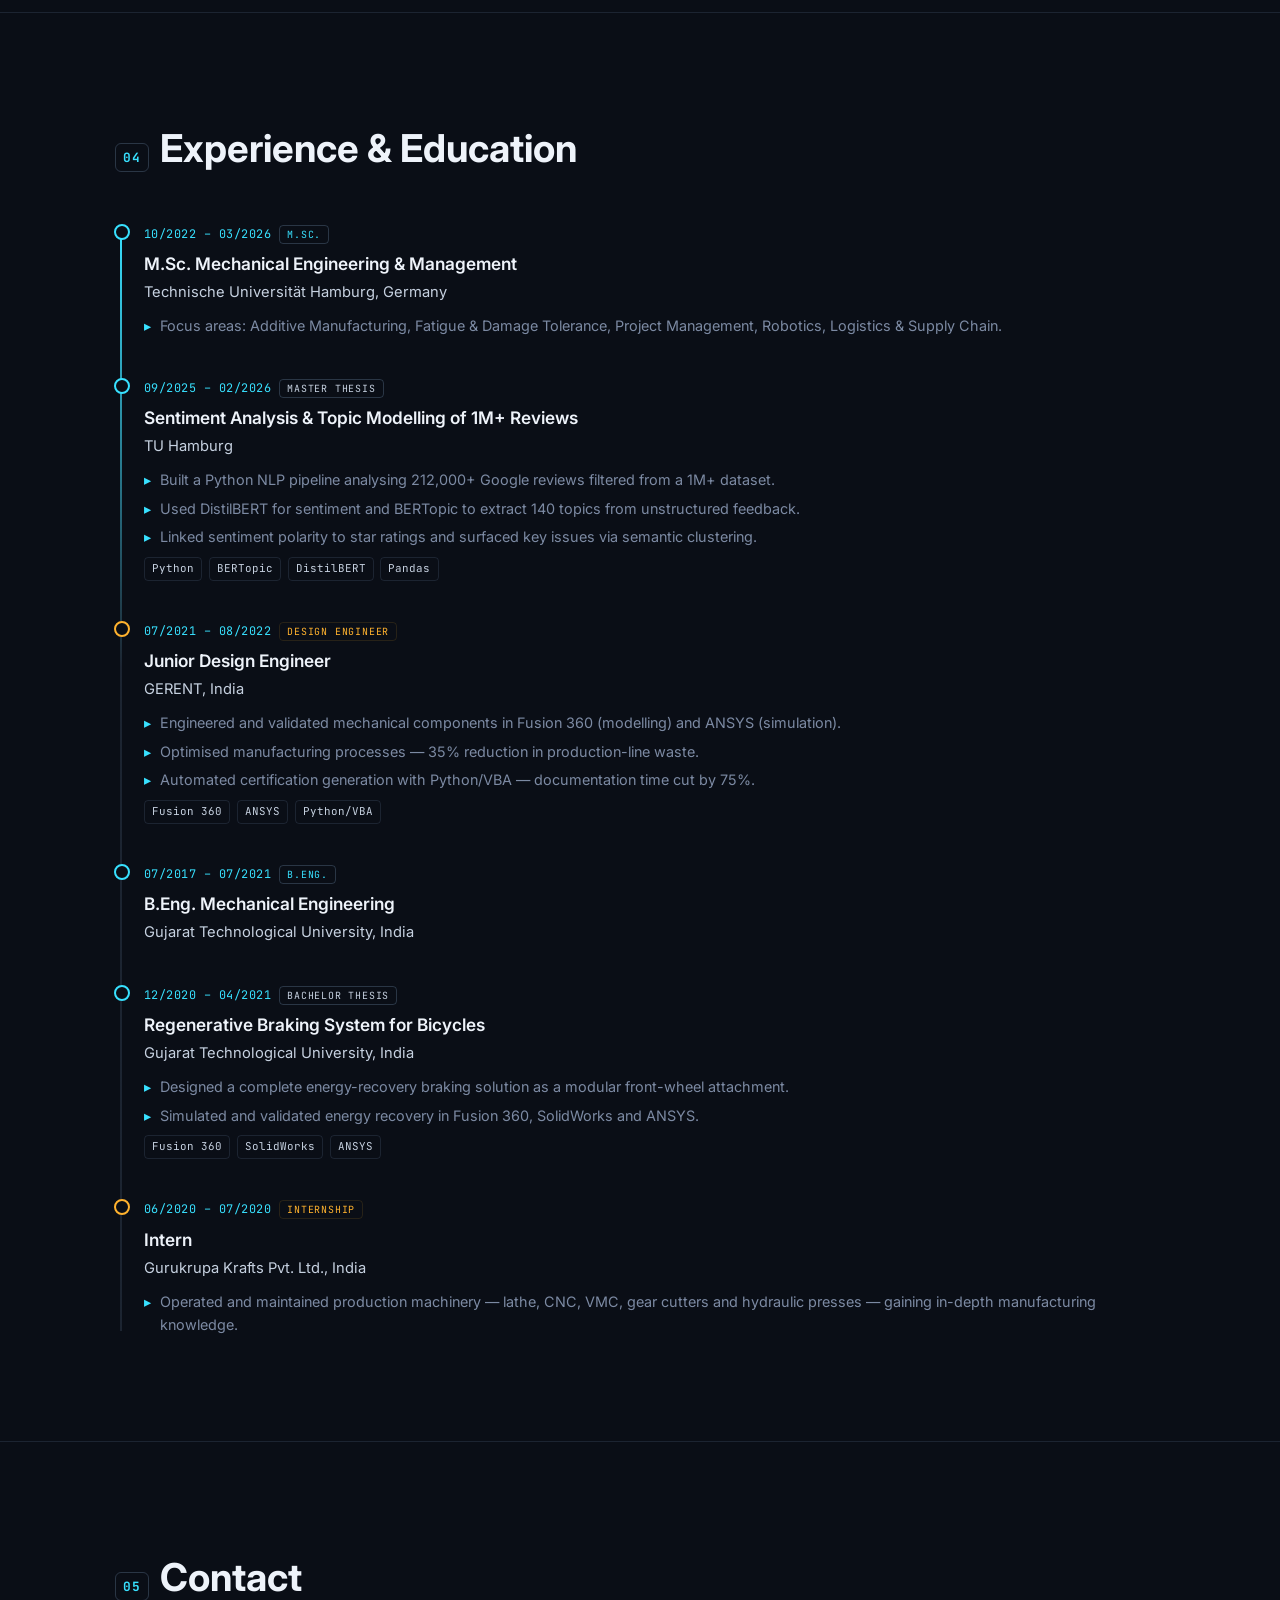
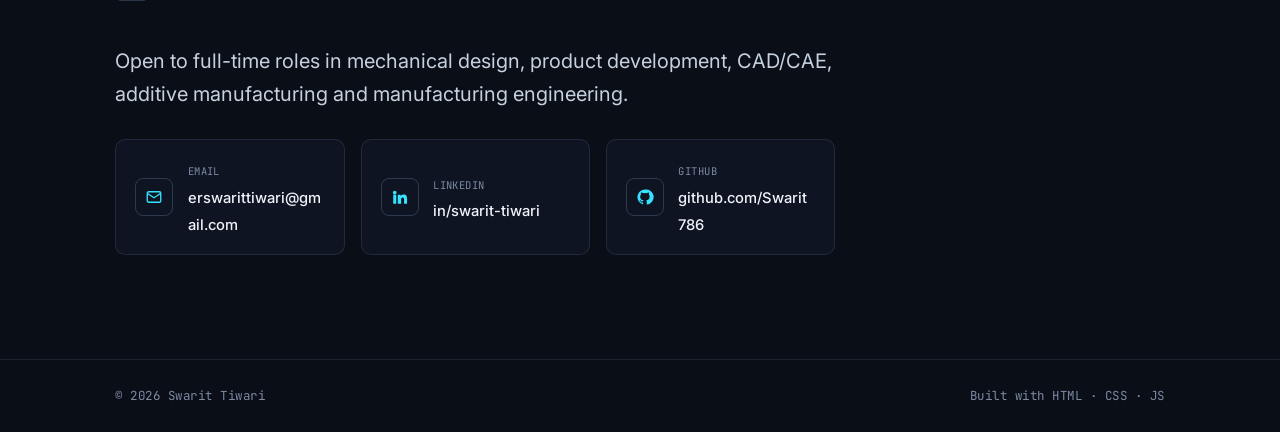
==== commit f96e6319: "Update project count" ====
--- a/index.html
+++ b/index.html
@@ -71,7 +71,7 @@
         </div>
 
         <ul class="hero__stats">
-          <li><span class="stat__num">7</span><span class="stat__label mono" data-i18n="hero.stat1">PROJECTS</span></li>
+          <li><span class="stat__num">8</span><span class="stat__label mono" data-i18n="hero.stat1">PROJECTS</span></li>
           <li><span class="stat__num">35<small>%</small></span><span class="stat__label mono" data-i18n="hero.stat2">WASTE REDUCED</span></li>
           <li><span class="stat__num">75<small>%</small></span><span class="stat__label mono" data-i18n="hero.stat3">LESS DOC. TIME</span></li>
           <li><span class="stat__num">2<small>nd</small></span><span class="stat__label mono" data-i18n="hero.stat4">HACKATHON</span></li>
@@ -196,7 +196,7 @@
         <button class="modal__close" id="cvModalClose" aria-label="Close" data-close type="button">&times;</button>
       </header>
       <div class="modal__body modal__body--pdf">
-        <iframe id="cvFrame" title="Curriculum Vitae" src="about:blank"></iframe>
+        <div class="cv-pages" id="cvPages"></div>
       </div>
     </div>
   </div>
--- a/assets/css/styles.css
+++ b/assets/css/styles.css
@@ -299,10 +299,12 @@
 .modal__close { font-size: 1.7rem; line-height: 1; padding: 0 .2rem; }
 .modal__body { overflow-y: auto; padding: clamp(1.1rem, 3vw, 2rem); }
 
-/* PDF (CV) modal */
-.modal__dialog--pdf { width: min(940px, 100%); height: 92vh; max-height: 92vh; }
-.modal__body--pdf { padding: 0; flex: 1; display: flex; background: #525659; }
-.modal__body--pdf iframe { width: 100%; height: 100%; border: 0; }
+/* CV modal (rendered page images — reliable on mobile) */
+.modal__dialog--pdf { width: min(900px, 100%); height: 92vh; max-height: 92vh; }
+.modal__body--pdf { padding: 0; flex: 1; overflow-y: auto; background: #2b2f36; }
+.cv-pages { padding: clamp(.6rem, 2.5vw, 1.6rem); }
+.cv-pages img { display: block; width: 100%; max-width: 800px; margin: 0 auto 1rem; border-radius: 4px; box-shadow: 0 8px 28px rgba(0,0,0,.45); background: #fff; }
+.cv-pages img:last-child { margin-bottom: 0; }
 
 /* ---------- Rendered markdown ---------- */
 .markdown-body { color: var(--text); font-size: .94rem; line-height: 1.7; }
